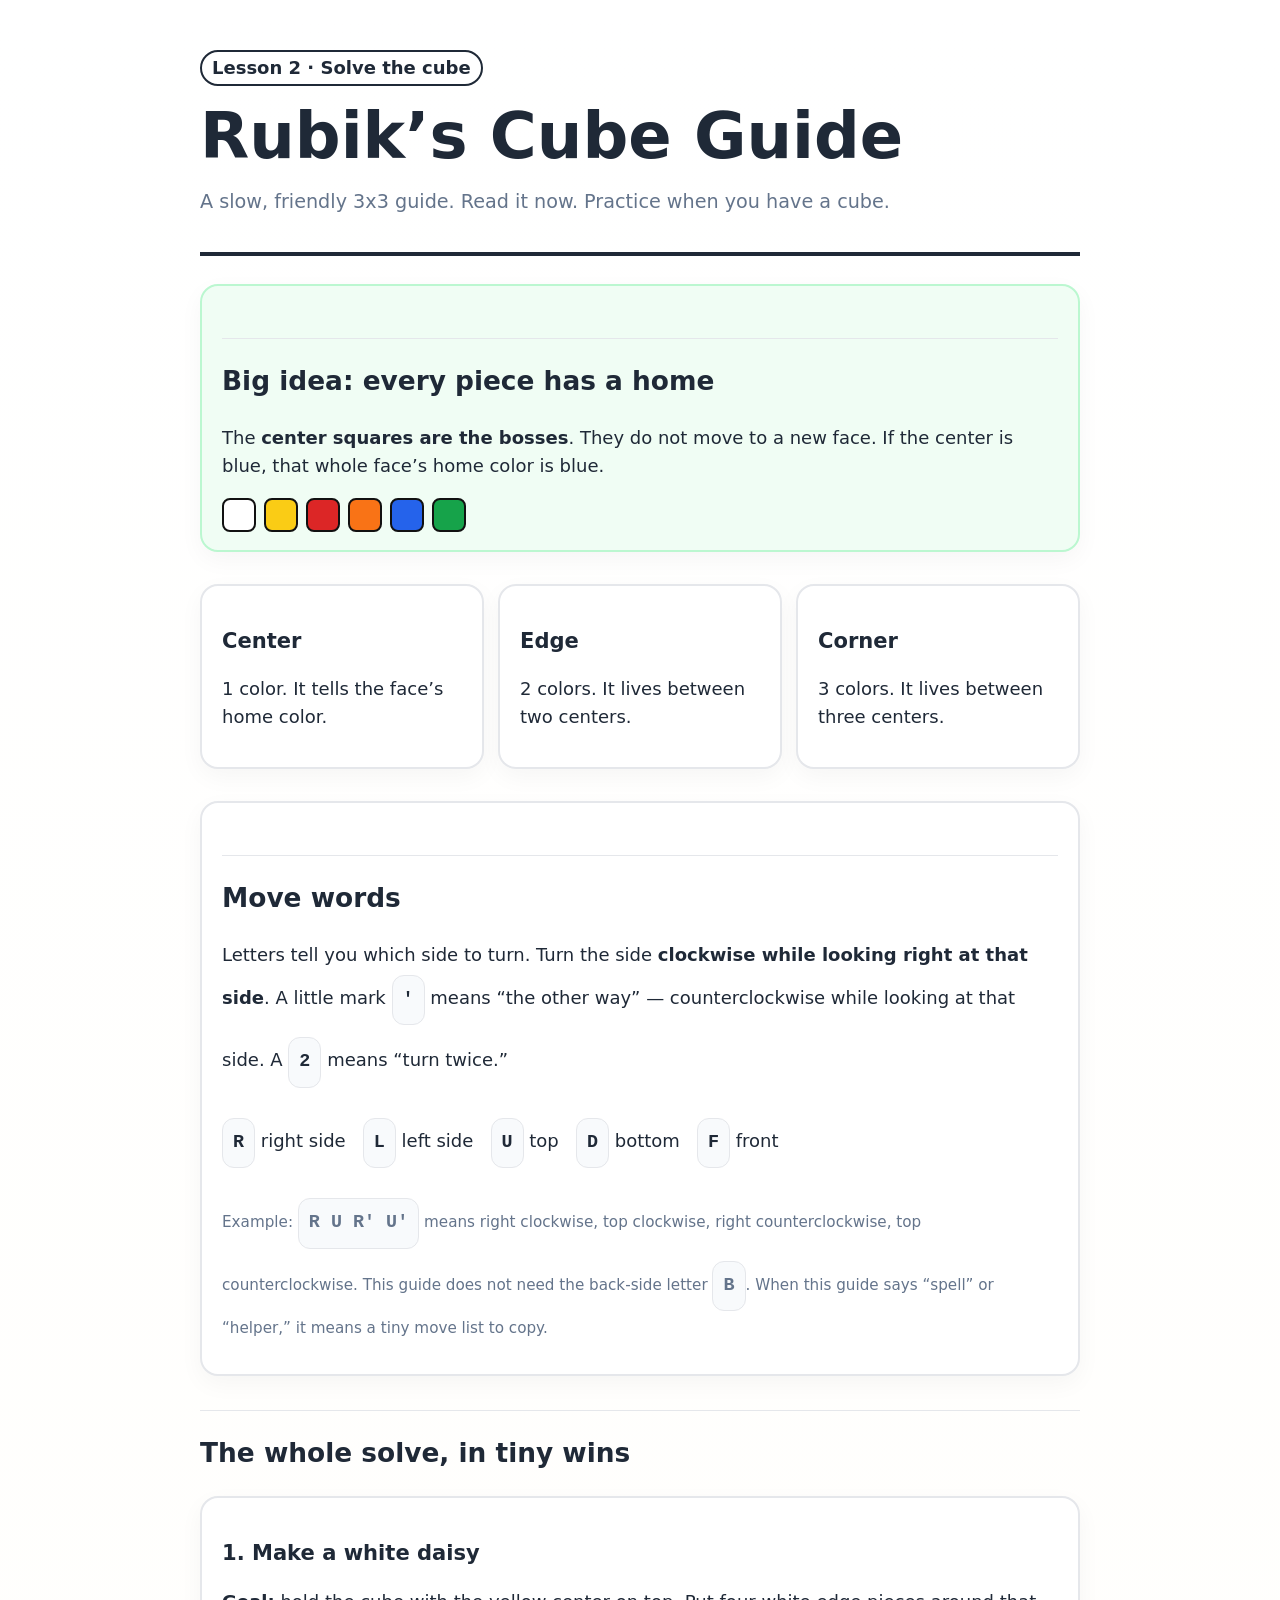
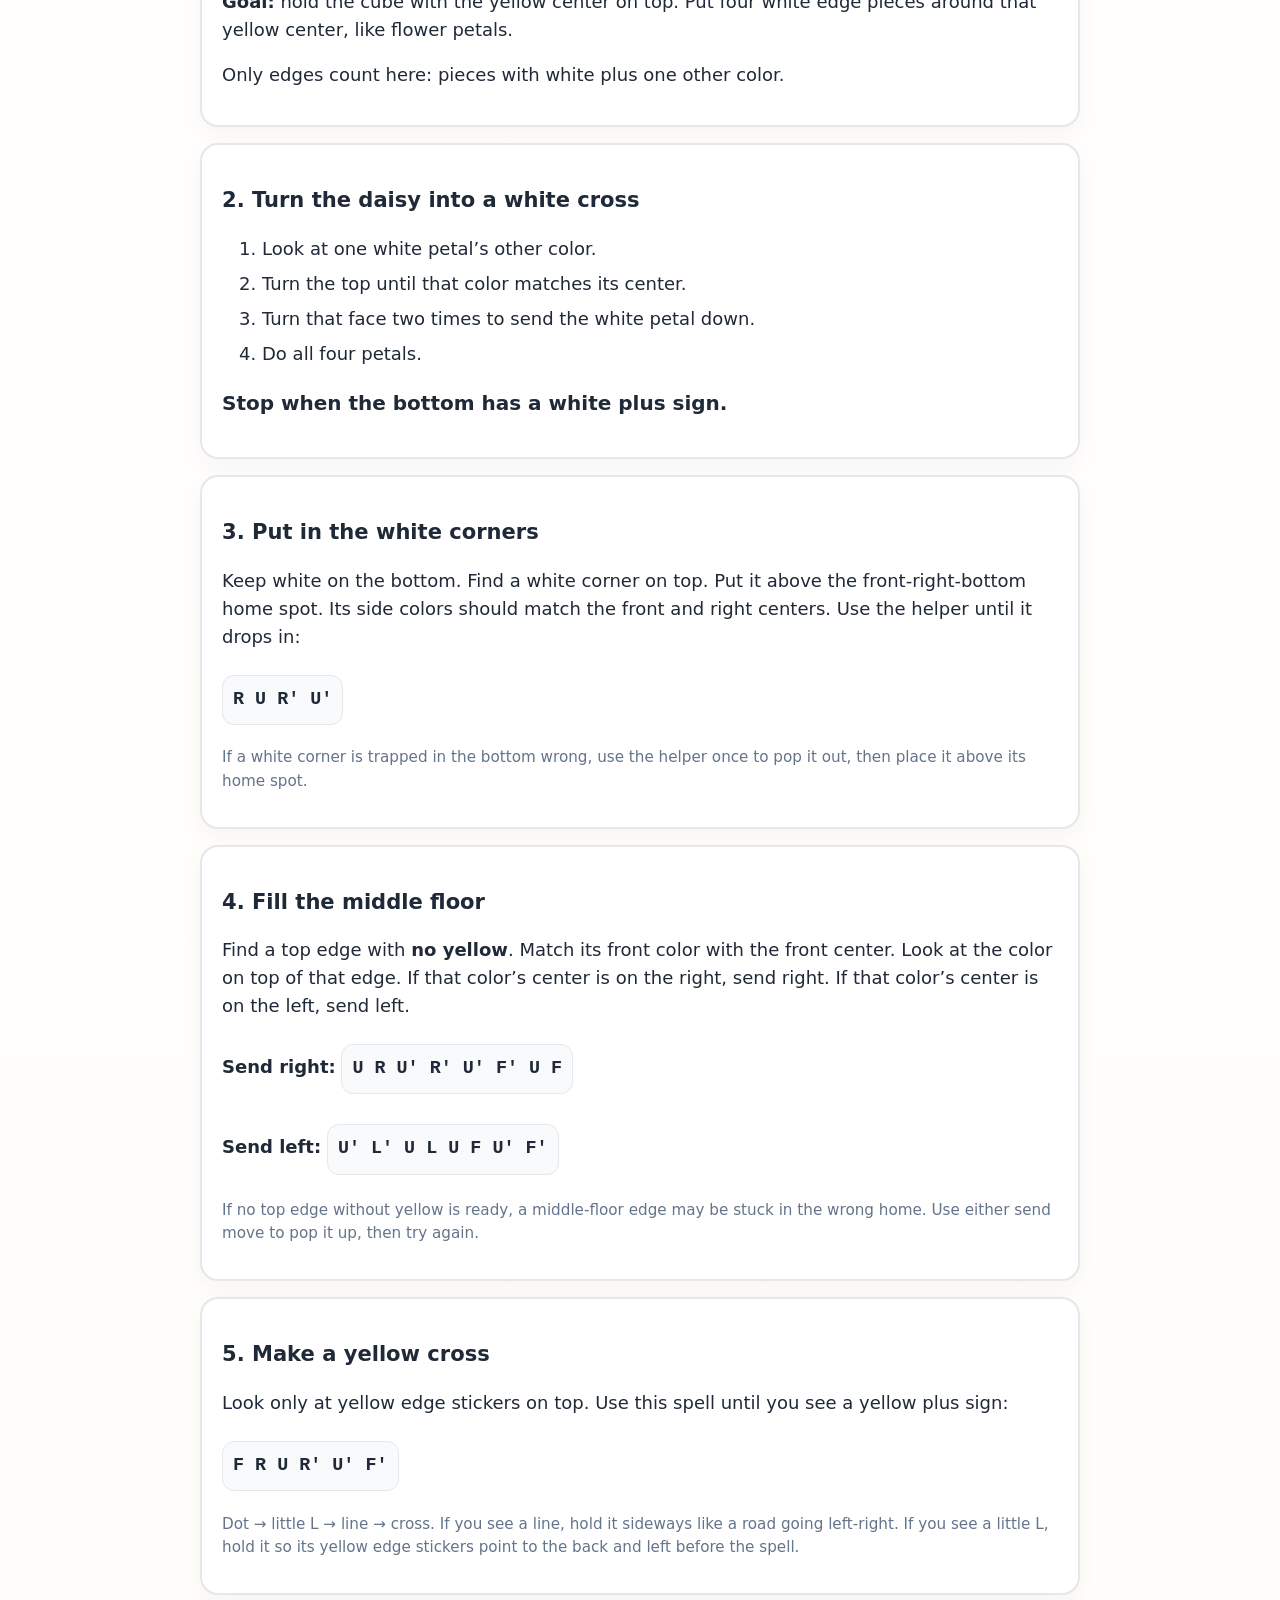
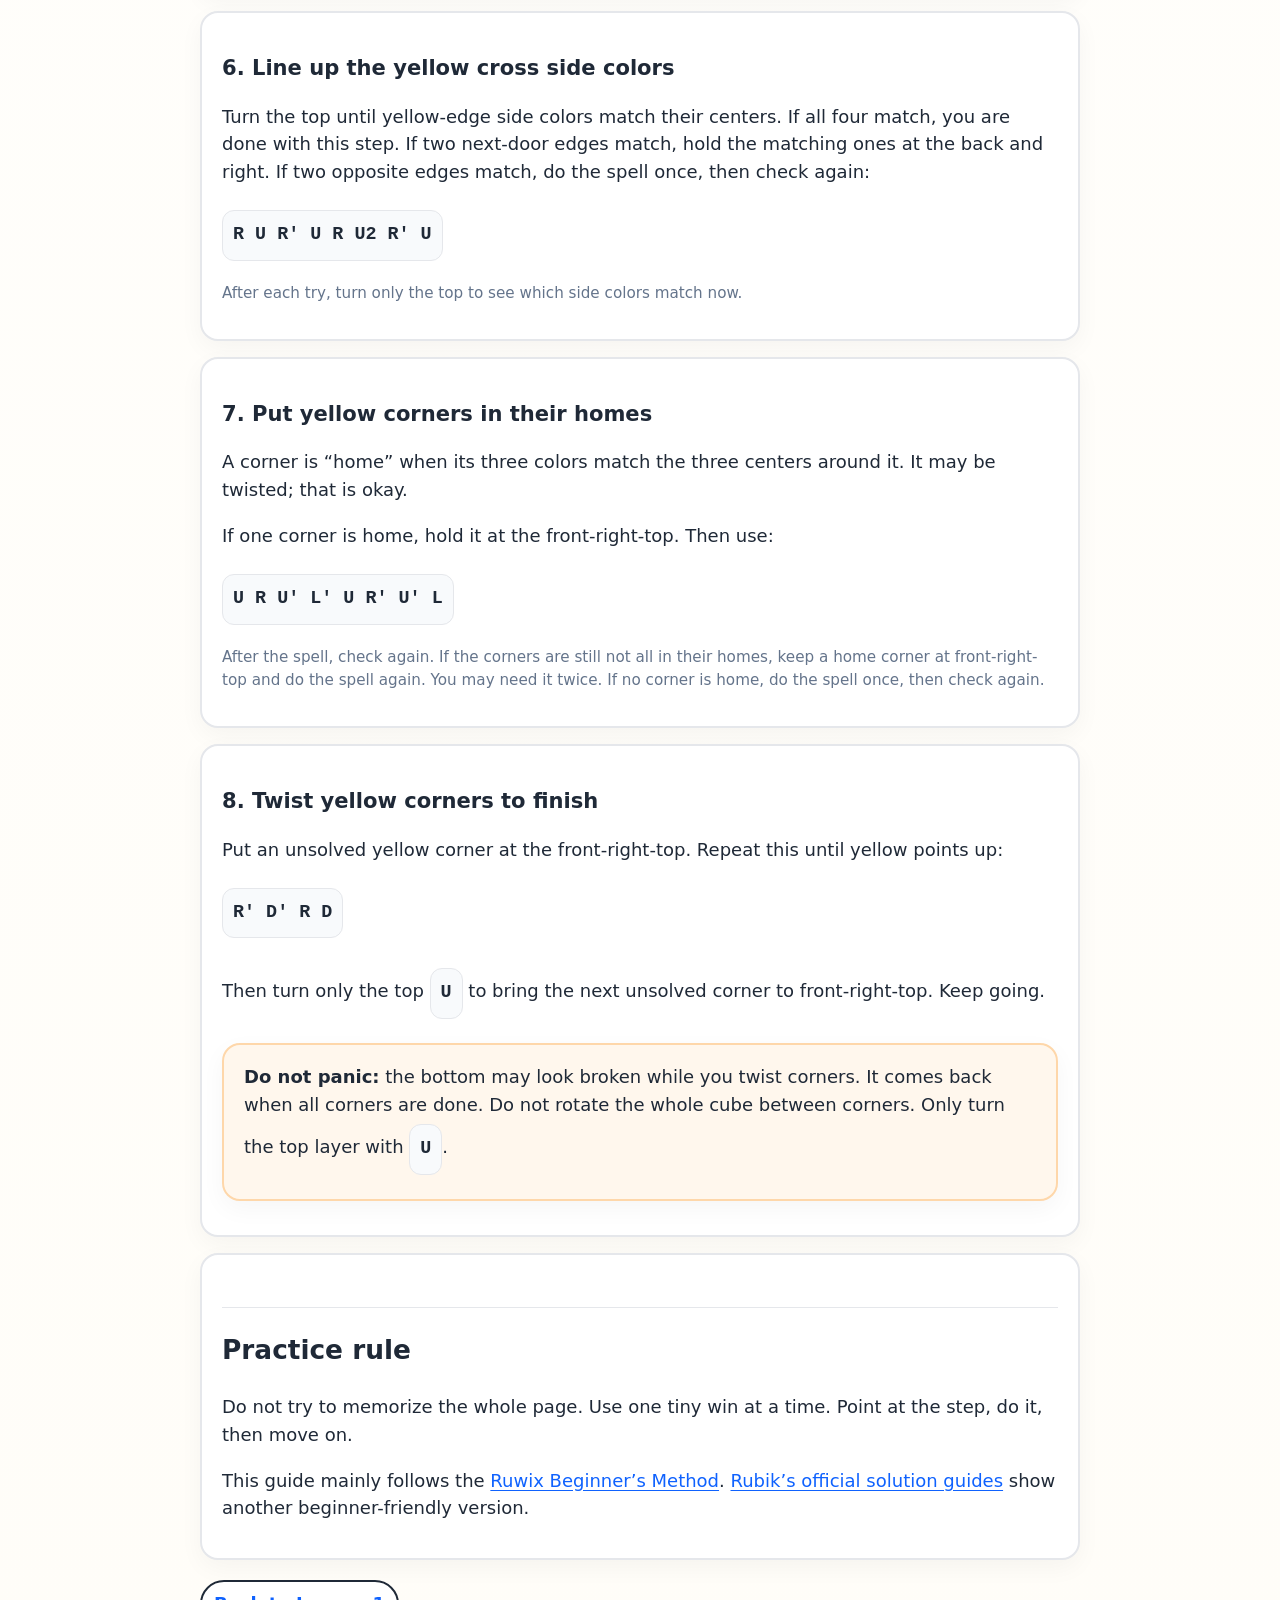
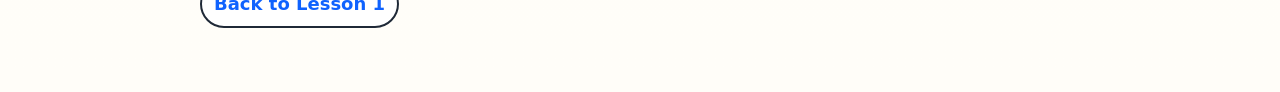
==== index.html @ 89ce6639 "Initial commit" ====
<!doctype html>
<html lang="en">
<head>
  <meta charset="utf-8">
  <meta name="viewport" content="width=device-width, initial-scale=1">
  <title>Kid-Friendly Rubik’s Cube Solve Guide</title>
  <link rel="stylesheet" href="assets/course.css">
</head>
<body>
<main>
<header>
  <p class="badge">Lesson 2 · Solve the cube</p>
  <h1>Rubik’s Cube Guide</h1>
  <p class="subtitle">A slow, friendly 3x3 guide. Read it now. Practice when you have a cube.</p>
</header>

<section class="card win">
  <h2>Big idea: every piece has a home</h2>
  <p>The <b>center squares are the bosses</b>. They do not move to a new face. If the center is blue, that whole face’s home color is blue.</p>
  <div class="colors" aria-label="cube colors"><span class="swatch white"></span><span class="swatch yellow"></span><span class="swatch red"></span><span class="swatch orange"></span><span class="swatch blue"></span><span class="swatch green"></span></div>
</section>

<section class="grid">
  <div class="card"><h3>Center</h3><p>1 color. It tells the face’s home color.</p></div>
  <div class="card"><h3>Edge</h3><p>2 colors. It lives between two centers.</p></div>
  <div class="card"><h3>Corner</h3><p>3 colors. It lives between three centers.</p></div>
</section>

<section class="card">
  <h2>Move words</h2>
  <p>Letters tell you which side to turn. Turn the side <b>clockwise while looking right at that side</b>. A little mark <span class="algo">'</span> means “the other way” — counterclockwise while looking at that side. A <span class="algo">2</span> means “turn twice.”</p>
  <p><span class="algo">R</span> right side &nbsp; <span class="algo">L</span> left side &nbsp; <span class="algo">U</span> top &nbsp; <span class="algo">D</span> bottom &nbsp; <span class="algo">F</span> front</p>
  <p class="small">Example: <span class="algo">R U R' U'</span> means right clockwise, top clockwise, right counterclockwise, top counterclockwise. This guide does not need the back-side letter <span class="algo">B</span>. When this guide says “spell” or “helper,” it means a tiny move list to copy.</p>
</section>

<section>
  <h2>The whole solve, in tiny wins</h2>

  <div class="step">
    <h3>1. Make a white daisy</h3>
    <!--
    <figure class="step-figure">
      <img src="assets/01.webp" alt="Step 1: a white daisy around the yellow center of the cube">
      <figcaption>Step 1 picture: the white daisy.</figcaption>
    </figure>
    -->
    <p><b>Goal:</b> hold the cube with the yellow center on top. Put four white edge pieces around that yellow center, like flower petals.</p>
    <p>Only edges count here: pieces with white plus one other color.</p>
  </div>

  <div class="step">
    <h3>2. Turn the daisy into a white cross</h3>
    <!--
    <figure class="step-figure">
      <img src="assets/02.webp" alt="Step 2: the white cross on the cube">
      <figcaption>Step 2 picture: the white cross.</figcaption>
    </figure>
    -->
    <ol class="checklist">
      <li>Look at one white petal’s other color.</li>
      <li>Turn the top until that color matches its center.</li>
      <li>Turn that face two times to send the white petal down.</li>
      <li>Do all four petals.</li>
    </ol>
    <p class="big">Stop when the bottom has a white plus sign.</p>
  </div>

  <div class="step">
    <h3>3. Put in the white corners</h3>
    <!--
    <figure class="step-figure">
      <img src="assets/03.webp" alt="Step 3: white corners placed to complete the white face">
      <figcaption>Step 3 picture: the white corners.</figcaption>
    </figure>
    -->
    <p>Keep white on the bottom. Find a white corner on top. Put it above the front-right-bottom home spot. Its side colors should match the front and right centers. Use the helper until it drops in:</p>
    <p class="algo">R U R' U'</p>
    <p class="small">If a white corner is trapped in the bottom wrong, use the helper once to pop it out, then place it above its home spot.</p>
  </div>

  <div class="step">
    <h3>4. Fill the middle floor</h3>
    <!--
    <figure class="step-figure">
      <img src="assets/04.webp" alt="Step 4: middle layer edges filled in around the cube">
      <figcaption>Step 4 picture: the middle floor.</figcaption>
    </figure>
    -->
    <p>Find a top edge with <b>no yellow</b>. Match its front color with the front center. Look at the color on top of that edge. If that color’s center is on the right, send right. If that color’s center is on the left, send left.</p>
    <p><b>Send right:</b> <span class="algo">U R U' R' U' F' U F</span></p>
    <p><b>Send left:</b> <span class="algo">U' L' U L U F U' F'</span></p>
    <p class="small">If no top edge without yellow is ready, a middle-floor edge may be stuck in the wrong home. Use either send move to pop it up, then try again.</p>
  </div>

  <div class="step">
    <h3>5. Make a yellow cross</h3>
    <!--
    <figure class="step-figure">
      <img src="assets/05.webp" alt="Step 5: yellow cross on the top of the cube">
      <figcaption>Step 5 picture: the yellow cross.</figcaption>
    </figure>
    -->
    <p>Look only at yellow edge stickers on top. Use this spell until you see a yellow plus sign:</p>
    <p class="algo">F R U R' U' F'</p>
    <p class="small">Dot → little L → line → cross. If you see a line, hold it sideways like a road going left-right. If you see a little L, hold it so its yellow edge stickers point to the back and left before the spell.</p>
  </div>

  <div class="step">
    <h3>6. Line up the yellow cross side colors</h3>
    <!--
    <figure class="step-figure">
      <img src="assets/06.webp" alt="Step 6: yellow cross side colors lined up with their centers">
      <figcaption>Step 6 picture: lined-up yellow cross sides.</figcaption>
    </figure>
    -->
    <p>Turn the top until yellow-edge side colors match their centers. If all four match, you are done with this step. If two next-door edges match, hold the matching ones at the back and right. If two opposite edges match, do the spell once, then check again:</p>
    <p class="algo">R U R' U R U2 R' U</p>
    <p class="small">After each try, turn only the top to see which side colors match now.</p>
  </div>

  <div class="step">
    <h3>7. Put yellow corners in their homes</h3>
    <!--
    <figure class="step-figure">
      <img src="assets/07.webp" alt="Step 7: yellow corners moved into their correct homes">
      <figcaption>Step 7 picture: yellow corners in their homes.</figcaption>
    </figure>
    -->
    <p>A corner is “home” when its three colors match the three centers around it. It may be twisted; that is okay.</p>
    <p>If one corner is home, hold it at the front-right-top. Then use:</p>
    <p class="algo">U R U' L' U R' U' L</p>
    <p class="small">After the spell, check again. If the corners are still not all in their homes, keep a home corner at front-right-top and do the spell again. You may need it twice. If no corner is home, do the spell once, then check again.</p>
  </div>

  <div class="step">
    <h3>8. Twist yellow corners to finish</h3>
    <!--
    <figure class="step-figure">
      <img src="assets/08.webp" alt="Step 8: solved Rubik’s Cube after twisting the final yellow corners">
      <figcaption>Step 8 picture: the finished cube.</figcaption>
    </figure>
    -->
    <p>Put an unsolved yellow corner at the front-right-top. Repeat this until yellow points up:</p>
    <p class="algo">R' D' R D</p>
    <p>Then turn only the top <span class="algo">U</span> to bring the next unsolved corner to front-right-top. Keep going.</p>
    <p class="warn card"><b>Do not panic:</b> the bottom may look broken while you twist corners. It comes back when all corners are done. Do not rotate the whole cube between corners. Only turn the top layer with <span class="algo">U</span>.</p>
  </div>
</section>

<section class="card">
  <h2>Practice rule</h2>
  <p>Do not try to memorize the whole page. Use one tiny win at a time. Point at the step, do it, then move on.</p>
  <p>This guide mainly follows the <a href="https://ruwix.com/the-rubiks-cube/how-to-solve-the-rubiks-cube-beginners-method/">Ruwix Beginner’s Method</a>. <a href="https://www.rubiks.com/solution-guides">Rubik’s official solution guides</a> show another beginner-friendly version.</p>
</section>

<nav class="nav"><a href="lessons/0001-cube-language-and-first-goal.html">Back to Lesson 1</a></nav>
</main>
</body>
</html>
---- assets/course.css ----
:root {
    --ink: #1f2937;
    --muted: #64748b;
    --paper: #fffdf8;
    --card: #ffffff;
    --line: #e5e7eb;
    --blue: #2563eb;
    --yellow: #facc15;
    --green: #16a34a;
    --red: #dc2626;
    --orange: #f97316;
}
* {
    box-sizing: border-box;
}
body {
    margin: 0;
    background: linear-gradient(#ffffff, var(--paper));
    color: var(--ink);
    font-family:
        ui-rounded, "SF Pro Rounded", "Trebuchet MS", system-ui, sans-serif;
    line-height: 1.55;
    font-size: 18px;
}
main {
    max-width: 920px;
    margin: 0 auto;
    padding: 32px 20px 64px;
}
header {
    border-bottom: 4px solid var(--ink);
    margin-bottom: 28px;
    padding-bottom: 16px;
}
h1 {
    font-size: clamp(2rem, 6vw, 4rem);
    line-height: 1;
    margin: 0 0 10px;
}
h2 {
    font-size: 1.65rem;
    margin-top: 34px;
    border-top: 1px solid var(--line);
    padding-top: 22px;
}
h3 {
    margin-bottom: 6px;
}
.subtitle {
    font-size: 1.2rem;
    color: var(--muted);
    max-width: 720px;
}
.small {
    font-size: 0.95rem;
    color: var(--muted);
}
a {
    color: #0f62fe;
    text-underline-offset: 3px;
}
.card,
.step,
.quiz {
    background: var(--card);
    border: 2px solid var(--line);
    border-radius: 18px;
    padding: 18px 20px;
    margin: 16px 0;
    box-shadow: 0 8px 24px #0000000a;
}
.step-figure {
    margin: 14px 0 16px;
}
.step-figure img {
    display: block;
    width: 100%;
    max-width: 520px;
    height: auto;
    border: 2px solid var(--line);
    border-radius: 16px;
    background: white;
}
.step-figure figcaption {
    font-size: 0.9rem;
    color: var(--muted);
    margin-top: 6px;
}
.win {
    border-color: #bbf7d0;
    background: #f0fdf4;
}
.warn {
    border-color: #fed7aa;
    background: #fff7ed;
}
.grid {
    display: grid;
    grid-template-columns: repeat(auto-fit, minmax(230px, 1fr));
    gap: 14px;
}
.badge {
    display: inline-block;
    border: 2px solid var(--ink);
    border-radius: 999px;
    padding: 2px 10px;
    font-weight: 800;
    background: white;
}
.algo {
    font-family: ui-monospace, SFMono-Regular, Menlo, monospace;
    font-size: 1.15rem;
    font-weight: 800;
    background: #f8fafc;
    border: 1px solid var(--line);
    border-radius: 12px;
    padding: 10px;
    display: inline-block;
    margin: 6px 0;
}
.big {
    font-size: 1.25rem;
    font-weight: 800;
}
.checklist li {
    margin: 0.45rem 0;
}
.colors {
    display: flex;
    gap: 8px;
    flex-wrap: wrap;
}
.swatch {
    width: 34px;
    height: 34px;
    border-radius: 8px;
    border: 2px solid #111;
}
.white {
    background: #fff;
}
.muted {
    background:var(--muted);
}
.yellow {
    background: var(--yellow);
}
.red {
    background: var(--red);
}
.orange {
    background: var(--orange);
}
.blue {
    background: var(--blue);
}
.green {
    background: var(--green);
}
.face {
    display: grid;
    grid-template-columns: repeat(3, 28px);
    gap: 4px;
    width: max-content;
    margin: 8px 0;
}
.sq {
    width: 28px;
    height: 28px;
    border: 2px solid #111;
    border-radius: 5px;
}
.quiz button {
    display: block;
    width: 100%;
    text-align: left;
    margin: 8px 0;
    padding: 10px 12px;
    border: 2px solid var(--line);
    border-radius: 12px;
    background: #fff;
    font: inherit;
    cursor: pointer;
}
.quiz button.correct {
    border-color: #22c55e;
    background: #dcfce7;
}
.quiz button.wrong {
    border-color: #ef4444;
    background: #fee2e2;
}
.feedback {
    font-weight: 800;
    margin-top: 8px;
}
.nav {
    display: flex;
    gap: 12px;
    flex-wrap: wrap;
    margin-top: 20px;
}
.nav a {
    border: 2px solid var(--ink);
    border-radius: 999px;
    padding: 8px 12px;
    text-decoration: none;
    background: white;
    font-weight: 800;
}
@media print {
    body {
        background: white;
        font-size: 14px;
    }
    main {
        max-width: none;
        padding: 0;
    }
    .card,
    .step,
    .quiz {
        box-shadow: none;
        break-inside: avoid;
    }
    header {
        break-after: avoid;
    }
    .nav,
    .quiz {
        display: none;
    }
    a {
        color: inherit;
    }
}
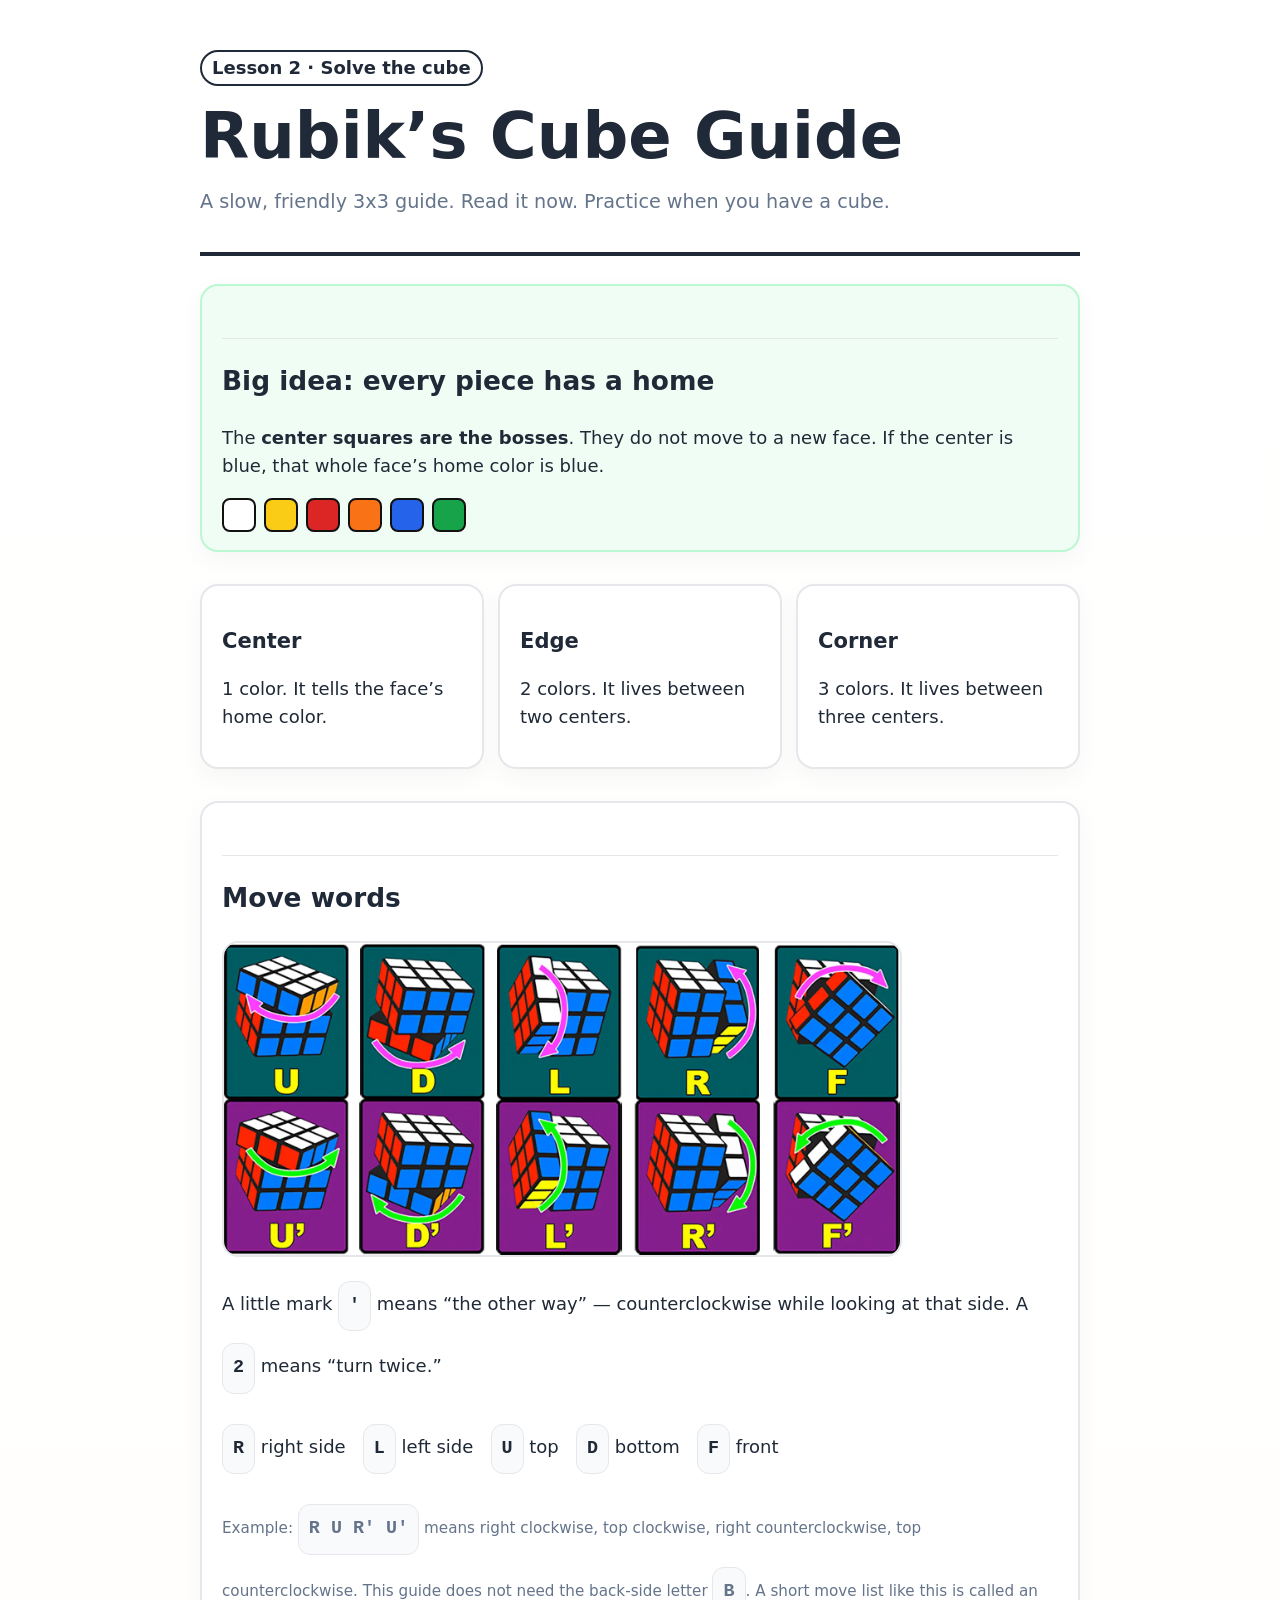
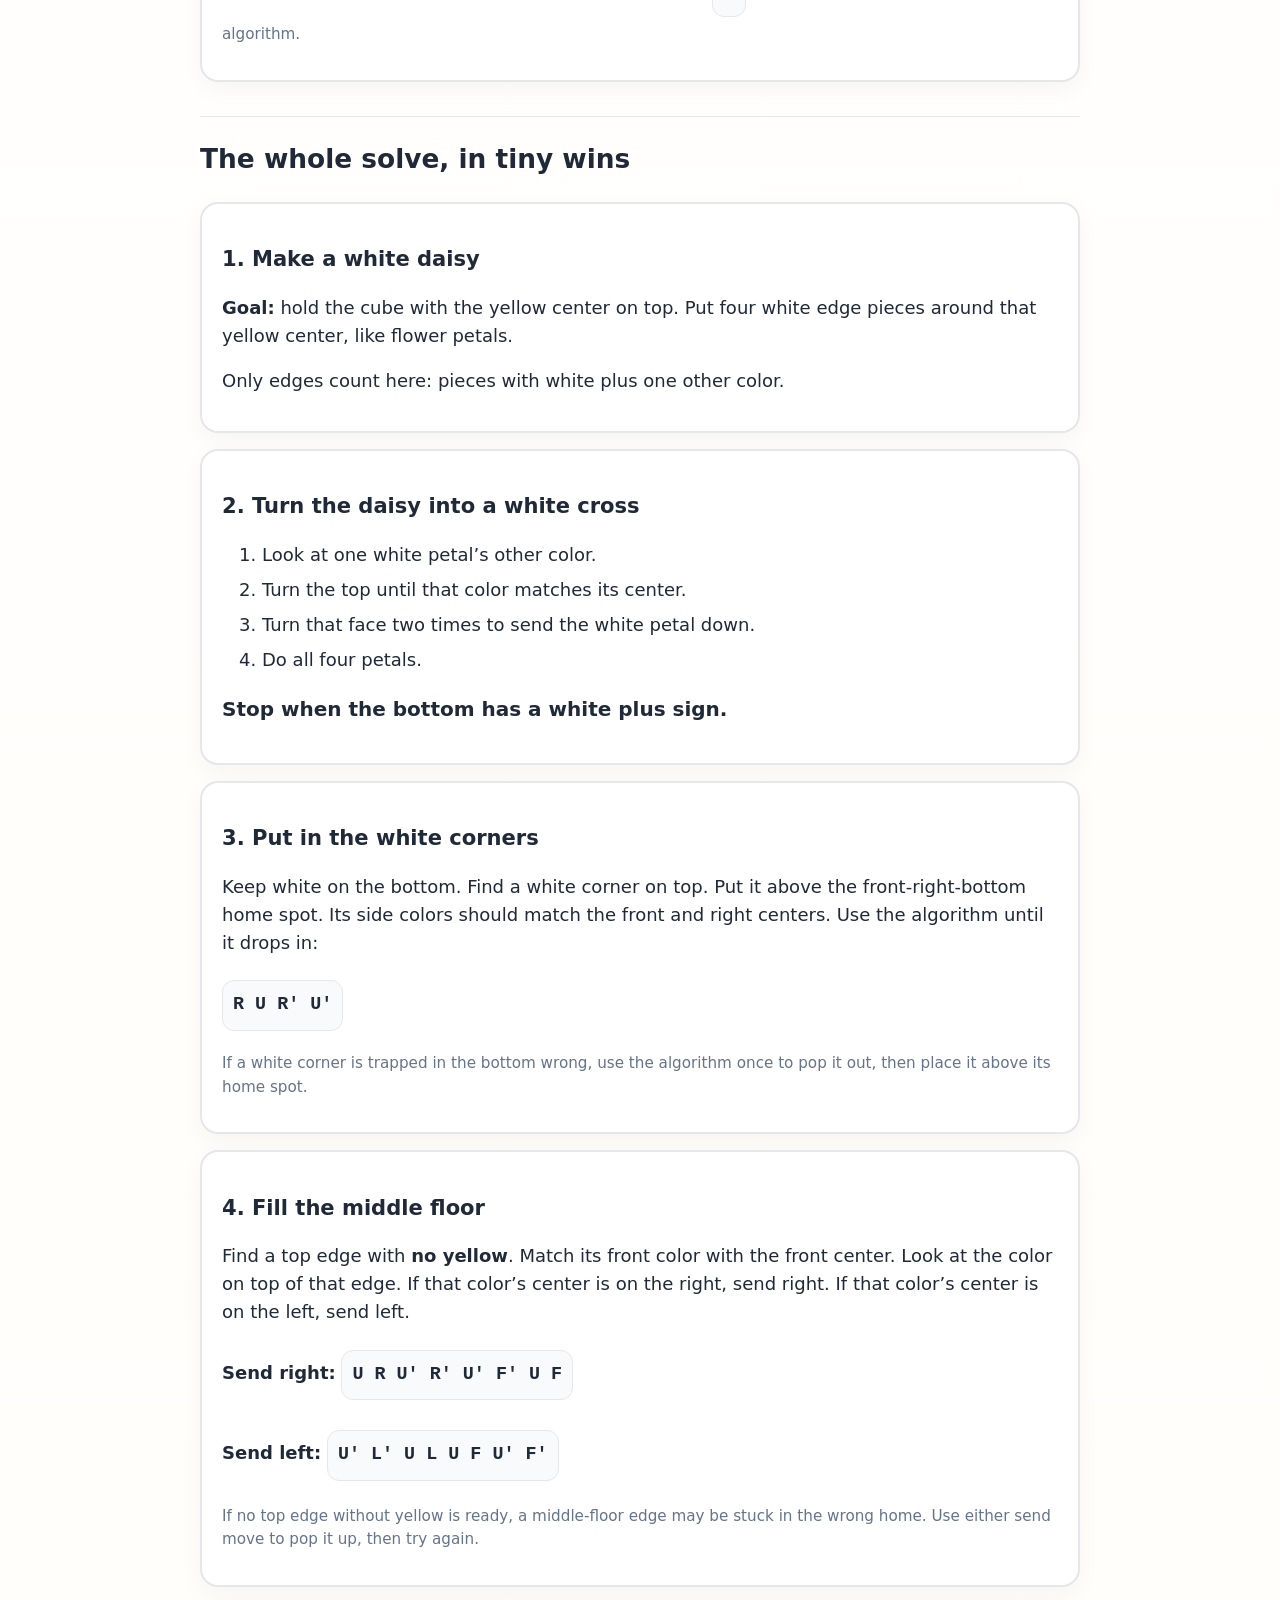
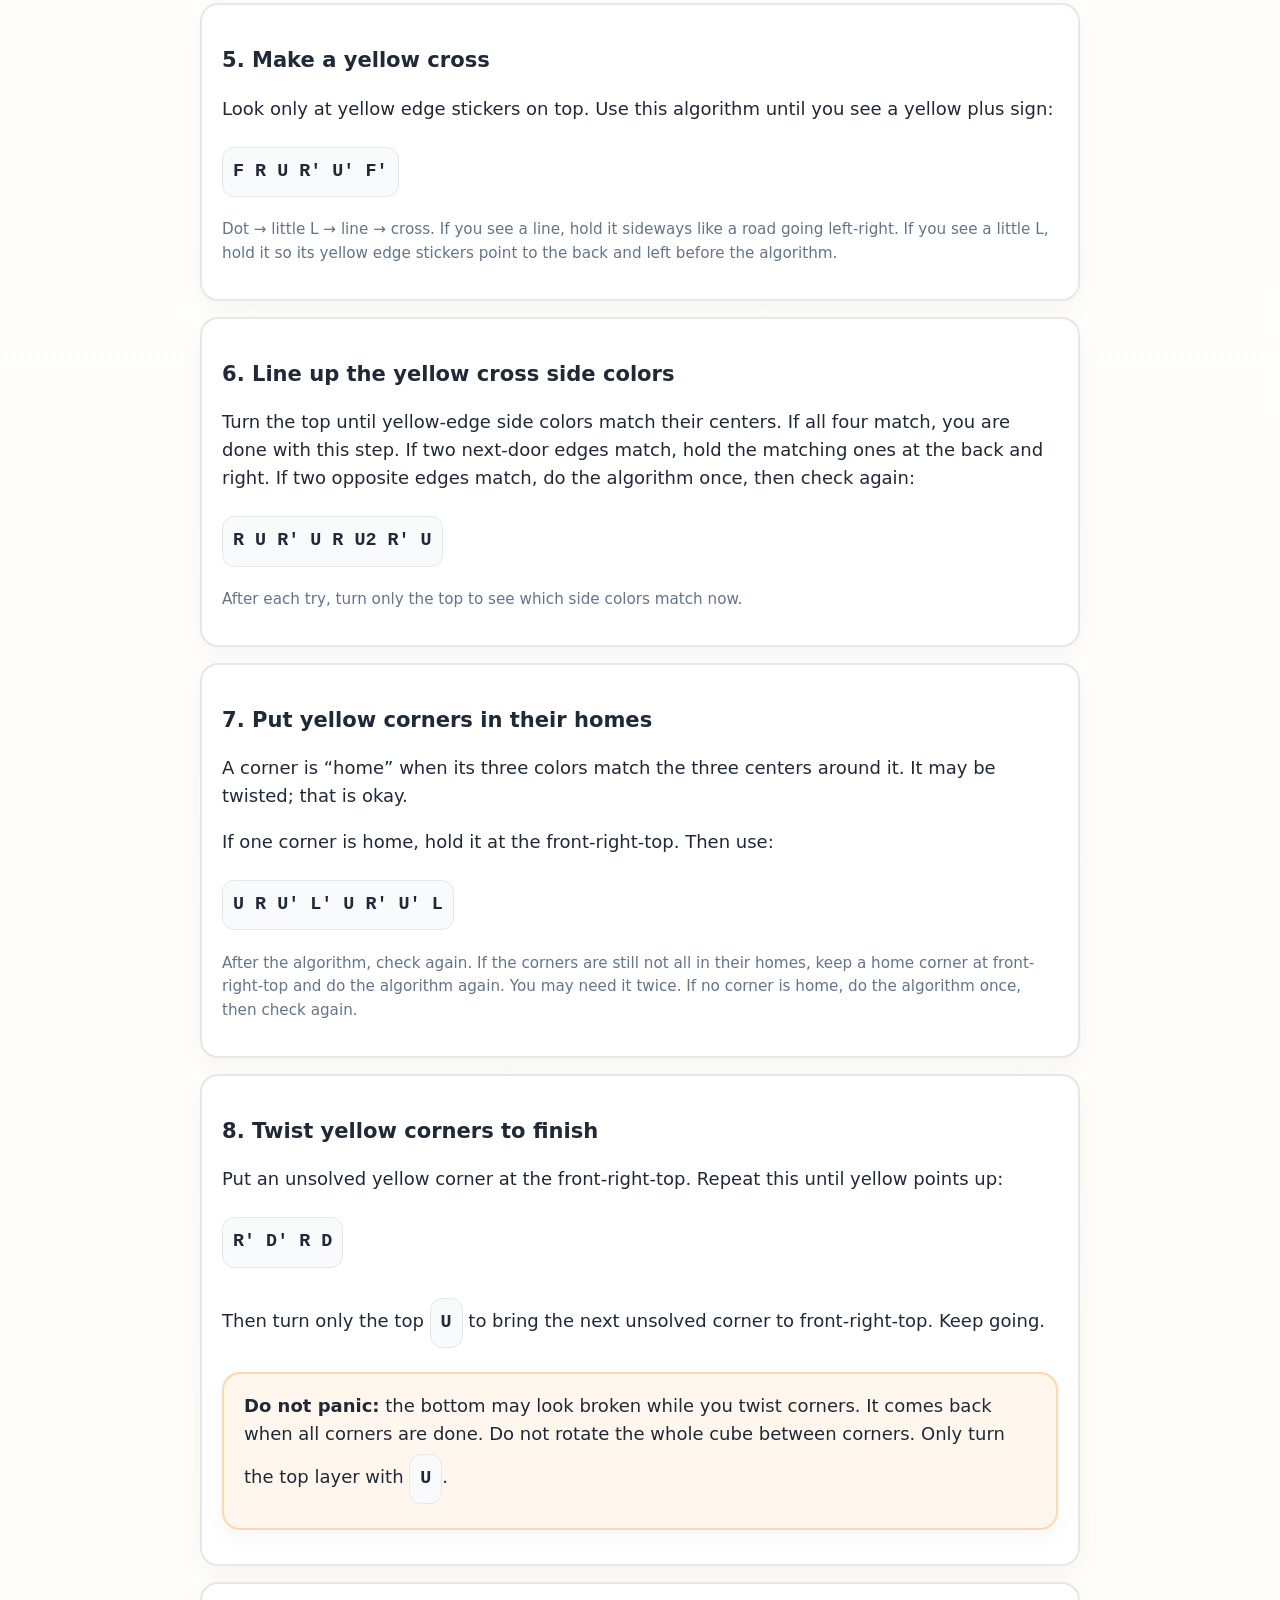
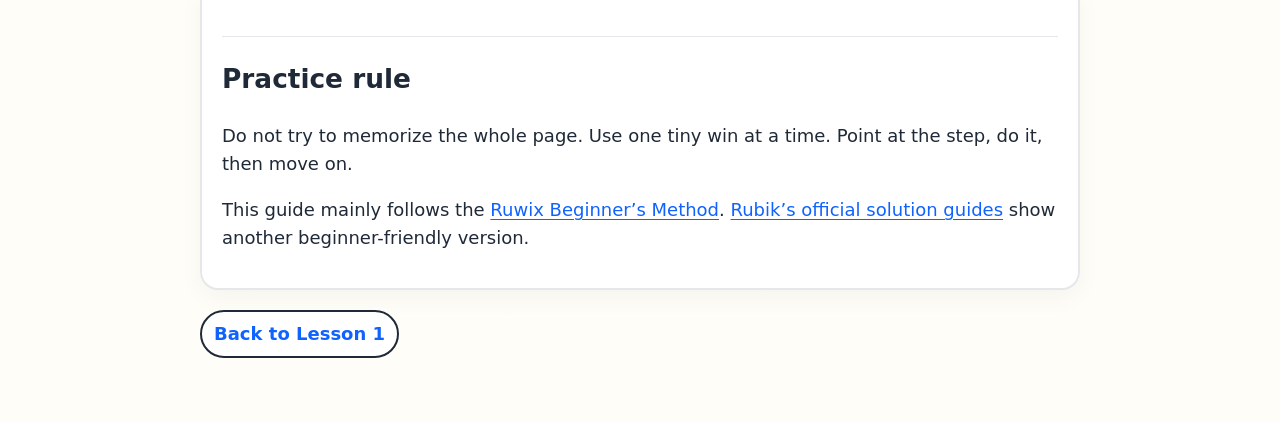
==== commit 5e2ac0b6: "added improvements to the "move" instructions" ====
--- a/index.html
+++ b/index.html
@@ -28,9 +28,12 @@
 
 <section class="card">
   <h2>Move words</h2>
-  <p>Letters tell you which side to turn. Turn the side <b>clockwise while looking right at that side</b>. A little mark <span class="algo">'</span> means “the other way” — counterclockwise while looking at that side. A <span class="algo">2</span> means “turn twice.”</p>
+  <figure class="step-figure moves-figure">
+    <img src="assets/moves-diagram.webp" alt="Diagram showing Rubik’s Cube move letters">
+  </figure>
+  <p>A little mark <span class="algo">'</span> means “the other way” — counterclockwise while looking at that side. A <span class="algo">2</span> means “turn twice.”</p>
   <p><span class="algo">R</span> right side &nbsp; <span class="algo">L</span> left side &nbsp; <span class="algo">U</span> top &nbsp; <span class="algo">D</span> bottom &nbsp; <span class="algo">F</span> front</p>
-  <p class="small">Example: <span class="algo">R U R' U'</span> means right clockwise, top clockwise, right counterclockwise, top counterclockwise. This guide does not need the back-side letter <span class="algo">B</span>. When this guide says “spell” or “helper,” it means a tiny move list to copy.</p>
+  <p class="small">Example: <span class="algo">R U R' U'</span> means right clockwise, top clockwise, right counterclockwise, top counterclockwise. This guide does not need the back-side letter <span class="algo">B</span>. A short move list like this is called an algorithm.</p>
 </section>
 
 <section>
@@ -73,9 +76,9 @@
       <figcaption>Step 3 picture: the white corners.</figcaption>
     </figure>
     -->
-    <p>Keep white on the bottom. Find a white corner on top. Put it above the front-right-bottom home spot. Its side colors should match the front and right centers. Use the helper until it drops in:</p>
+    <p>Keep white on the bottom. Find a white corner on top. Put it above the front-right-bottom home spot. Its side colors should match the front and right centers. Use the algorithm until it drops in:</p>
     <p class="algo">R U R' U'</p>
-    <p class="small">If a white corner is trapped in the bottom wrong, use the helper once to pop it out, then place it above its home spot.</p>
+    <p class="small">If a white corner is trapped in the bottom wrong, use the algorithm once to pop it out, then place it above its home spot.</p>
   </div>
 
   <div class="step">
@@ -100,9 +103,9 @@
       <figcaption>Step 5 picture: the yellow cross.</figcaption>
     </figure>
     -->
-    <p>Look only at yellow edge stickers on top. Use this spell until you see a yellow plus sign:</p>
+    <p>Look only at yellow edge stickers on top. Use this algorithm until you see a yellow plus sign:</p>
     <p class="algo">F R U R' U' F'</p>
-    <p class="small">Dot → little L → line → cross. If you see a line, hold it sideways like a road going left-right. If you see a little L, hold it so its yellow edge stickers point to the back and left before the spell.</p>
+    <p class="small">Dot → little L → line → cross. If you see a line, hold it sideways like a road going left-right. If you see a little L, hold it so its yellow edge stickers point to the back and left before the algorithm.</p>
   </div>
 
   <div class="step">
@@ -113,7 +116,7 @@
       <figcaption>Step 6 picture: lined-up yellow cross sides.</figcaption>
     </figure>
     -->
-    <p>Turn the top until yellow-edge side colors match their centers. If all four match, you are done with this step. If two next-door edges match, hold the matching ones at the back and right. If two opposite edges match, do the spell once, then check again:</p>
+    <p>Turn the top until yellow-edge side colors match their centers. If all four match, you are done with this step. If two next-door edges match, hold the matching ones at the back and right. If two opposite edges match, do the algorithm once, then check again:</p>
     <p class="algo">R U R' U R U2 R' U</p>
     <p class="small">After each try, turn only the top to see which side colors match now.</p>
   </div>
@@ -129,7 +132,7 @@
     <p>A corner is “home” when its three colors match the three centers around it. It may be twisted; that is okay.</p>
     <p>If one corner is home, hold it at the front-right-top. Then use:</p>
     <p class="algo">U R U' L' U R' U' L</p>
-    <p class="small">After the spell, check again. If the corners are still not all in their homes, keep a home corner at front-right-top and do the spell again. You may need it twice. If no corner is home, do the spell once, then check again.</p>
+    <p class="small">After the algorithm, check again. If the corners are still not all in their homes, keep a home corner at front-right-top and do the algorithm again. You may need it twice. If no corner is home, do the algorithm once, then check again.</p>
   </div>
 
   <div class="step">
@@ -155,5 +158,47 @@
 
 <nav class="nav"><a href="lessons/0001-cube-language-and-first-goal.html">Back to Lesson 1</a></nav>
 </main>
+<script>
+  (() => {
+    const figure = document.querySelector('.moves-figure');
+    const image = figure?.querySelector('img');
+    if (!figure || !image) return;
+
+    let startTop = 0;
+    let stuck = false;
+
+    const measure = () => {
+      const rect = image.getBoundingClientRect();
+      startTop = rect.top + window.scrollY;
+      figure.style.setProperty('--moves-left', `${rect.left}px`);
+      figure.style.setProperty('--moves-width', `${rect.width}px`);
+      figure.style.setProperty('--moves-height', `${rect.height}px`);
+    };
+
+    const update = () => {
+      if (!stuck) measure();
+
+      if (window.scrollY >= startTop && !stuck) {
+        stuck = true;
+        figure.classList.add('is-fixed');
+      } else if (window.scrollY < startTop && stuck) {
+        stuck = false;
+        figure.classList.remove('is-fixed');
+        measure();
+      }
+    };
+
+    window.addEventListener('scroll', update, { passive: true });
+    window.addEventListener('resize', () => {
+      stuck = false;
+      figure.classList.remove('is-fixed');
+      measure();
+      update();
+    });
+    image.addEventListener('load', measure);
+    measure();
+    update();
+  })();
+</script>
 </body>
 </html>
--- a/assets/course.css
+++ b/assets/course.css
@@ -75,11 +75,22 @@
 .step-figure img {
     display: block;
     width: 100%;
-    max-width: 520px;
+    max-width: 680px;
     height: auto;
     border: 2px solid var(--line);
     border-radius: 16px;
     background: white;
+}
+.moves-figure.is-fixed {
+    height: var(--moves-height);
+}
+.moves-figure.is-fixed img {
+    position: fixed;
+    top: 0;
+    left: var(--moves-left);
+    z-index: 10;
+    width: var(--moves-width);
+    max-width: none;
 }
 .step-figure figcaption {
     font-size: 0.9rem;
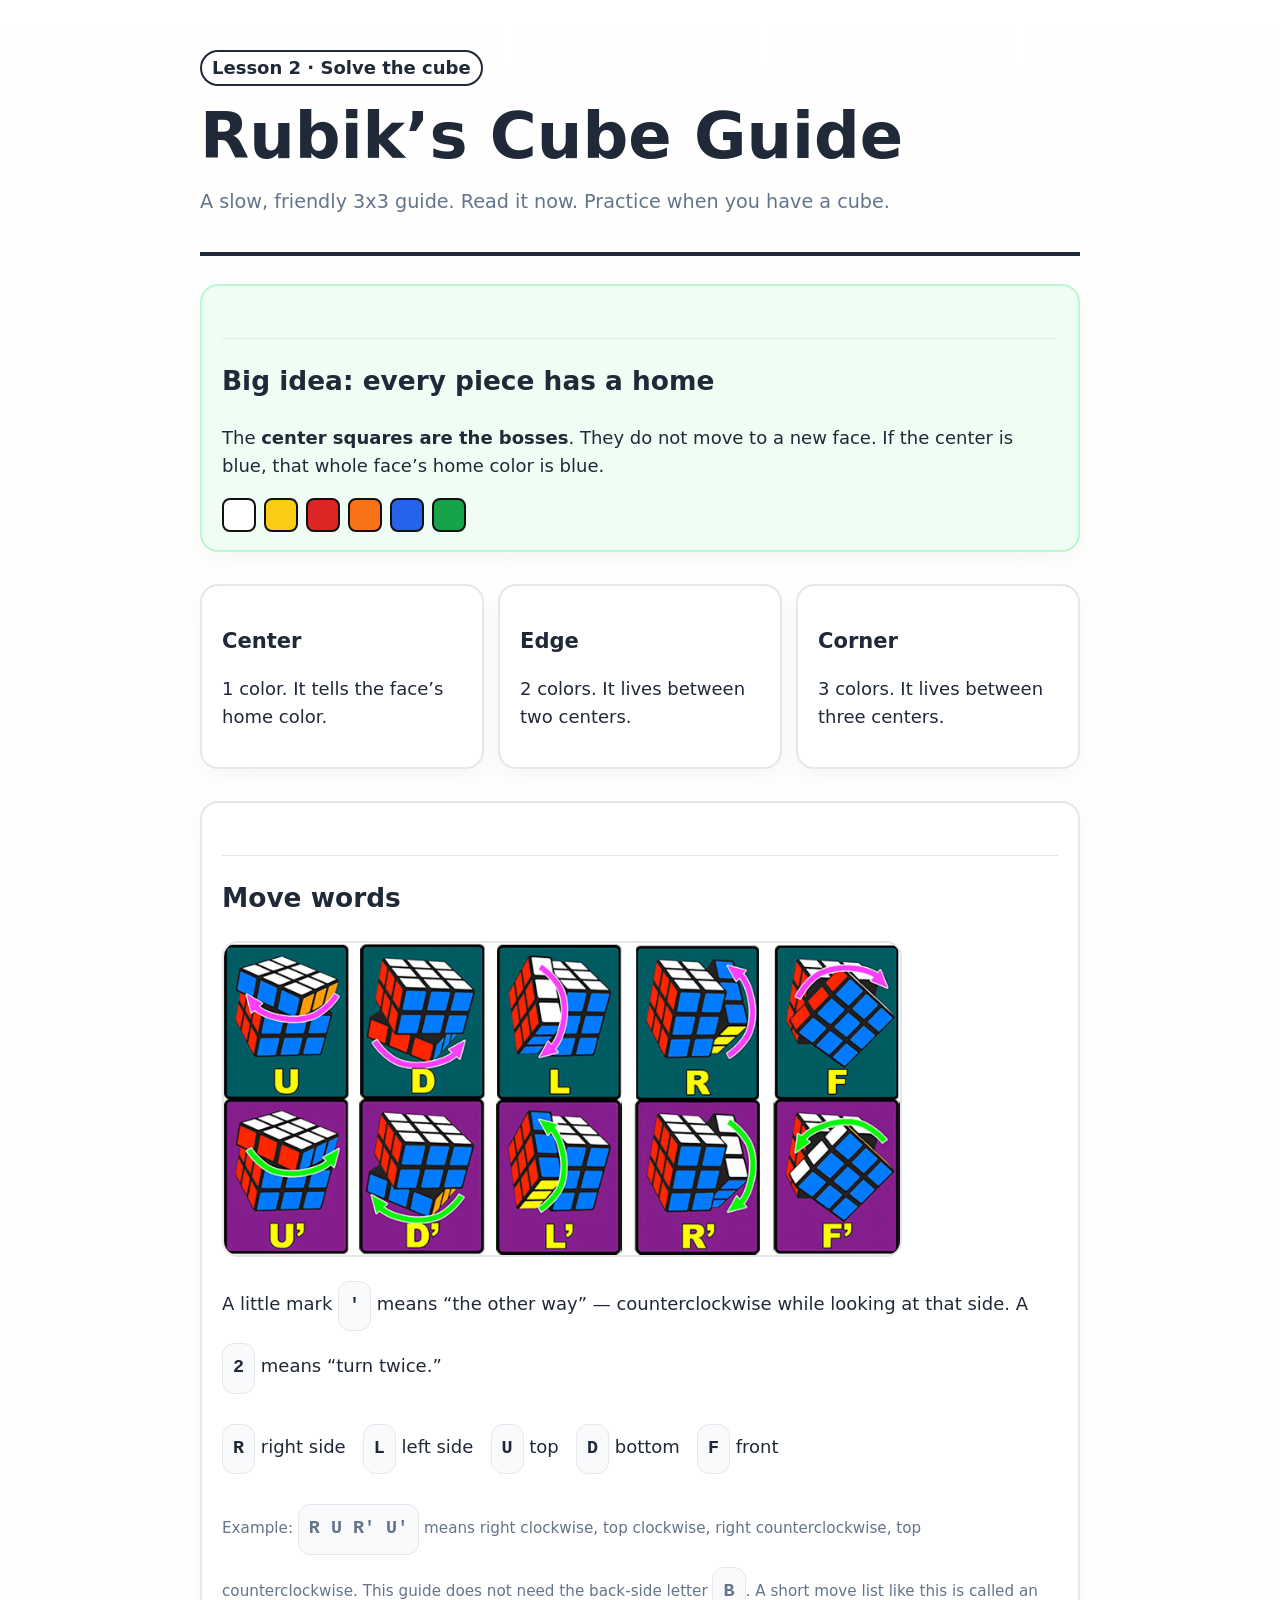
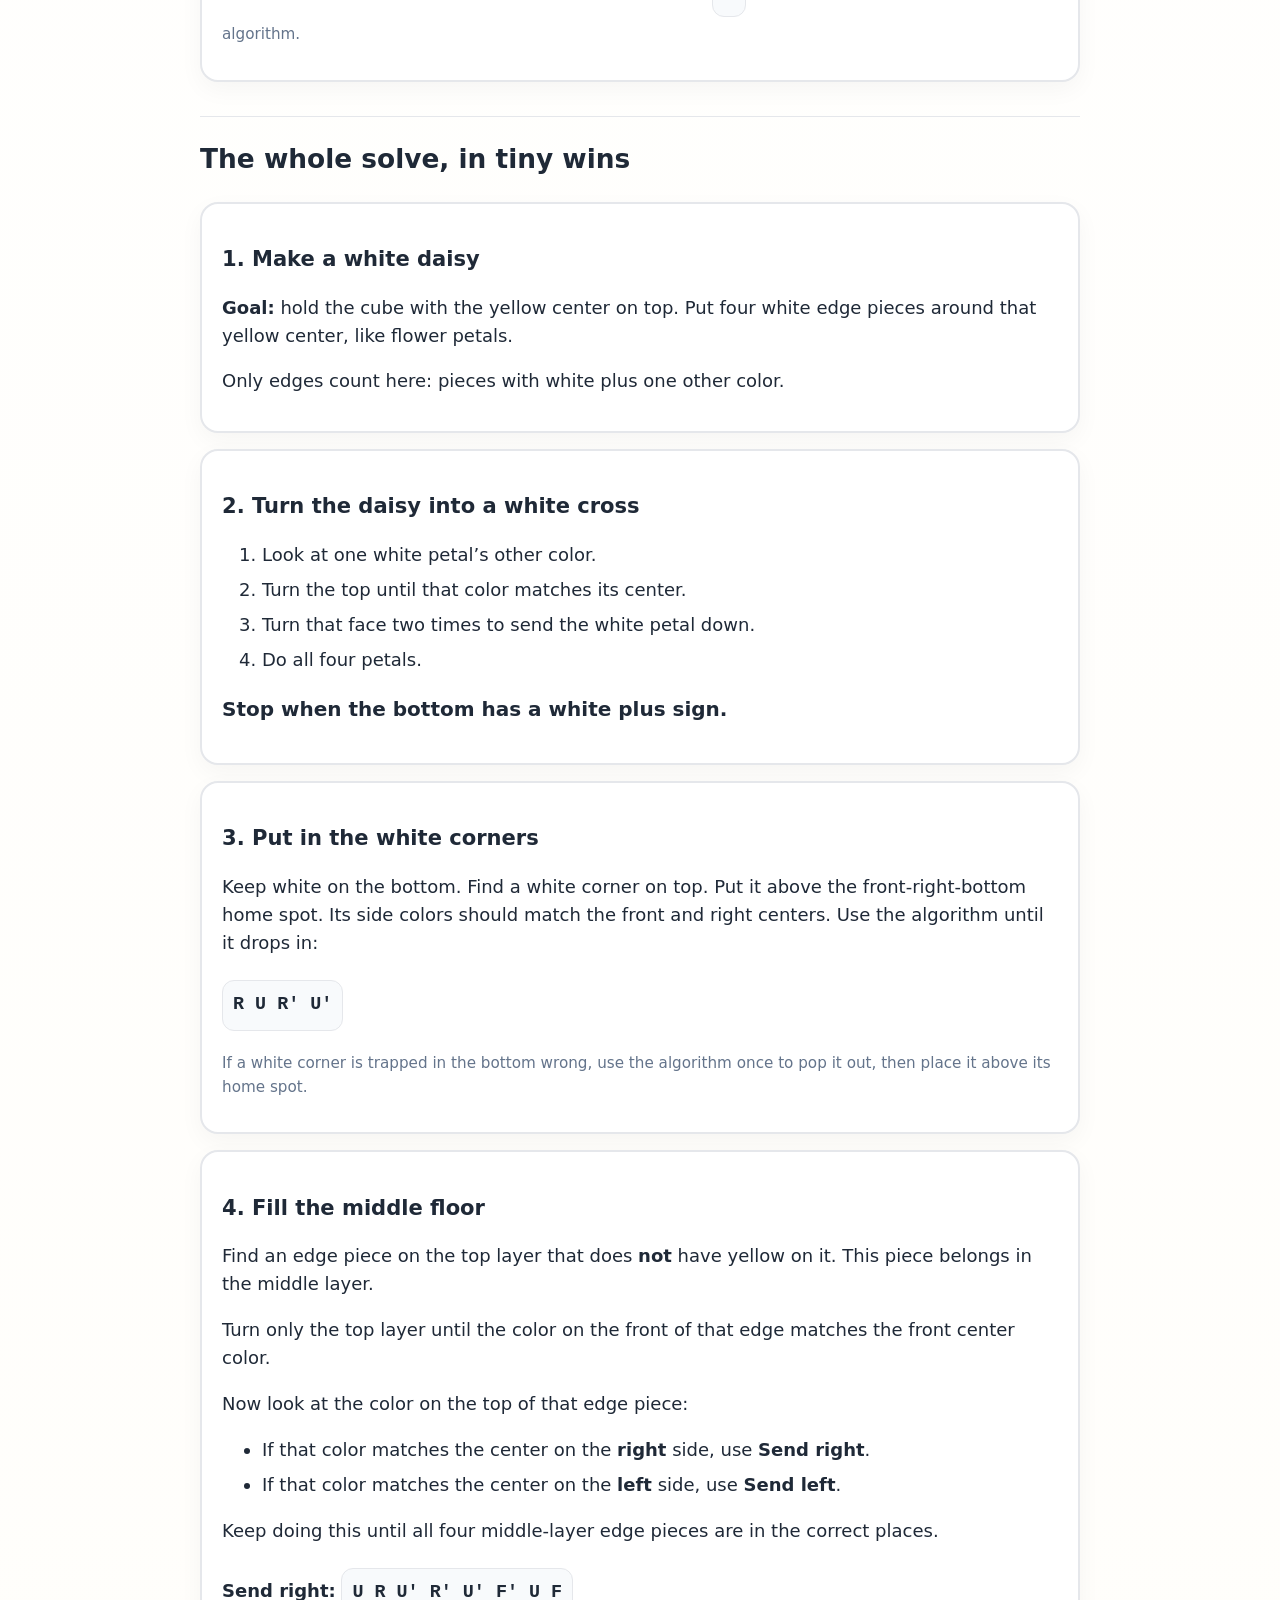
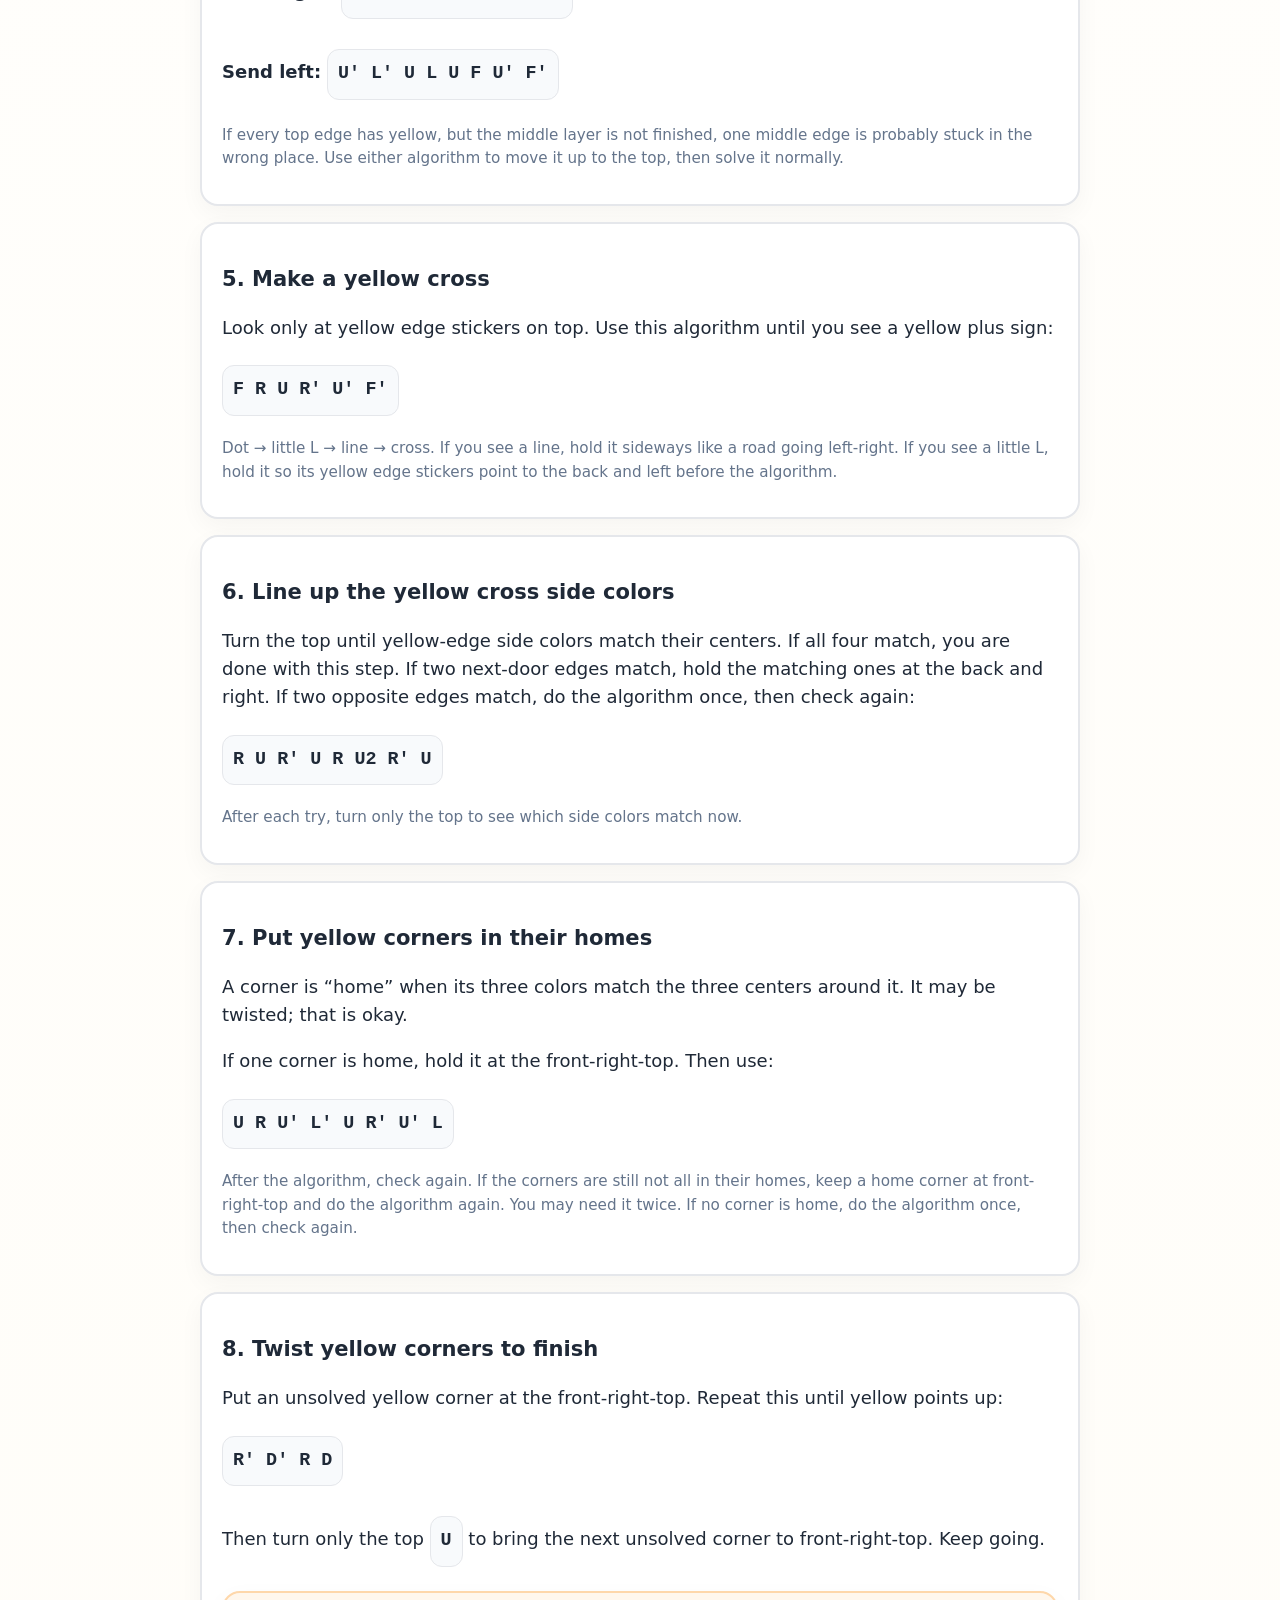
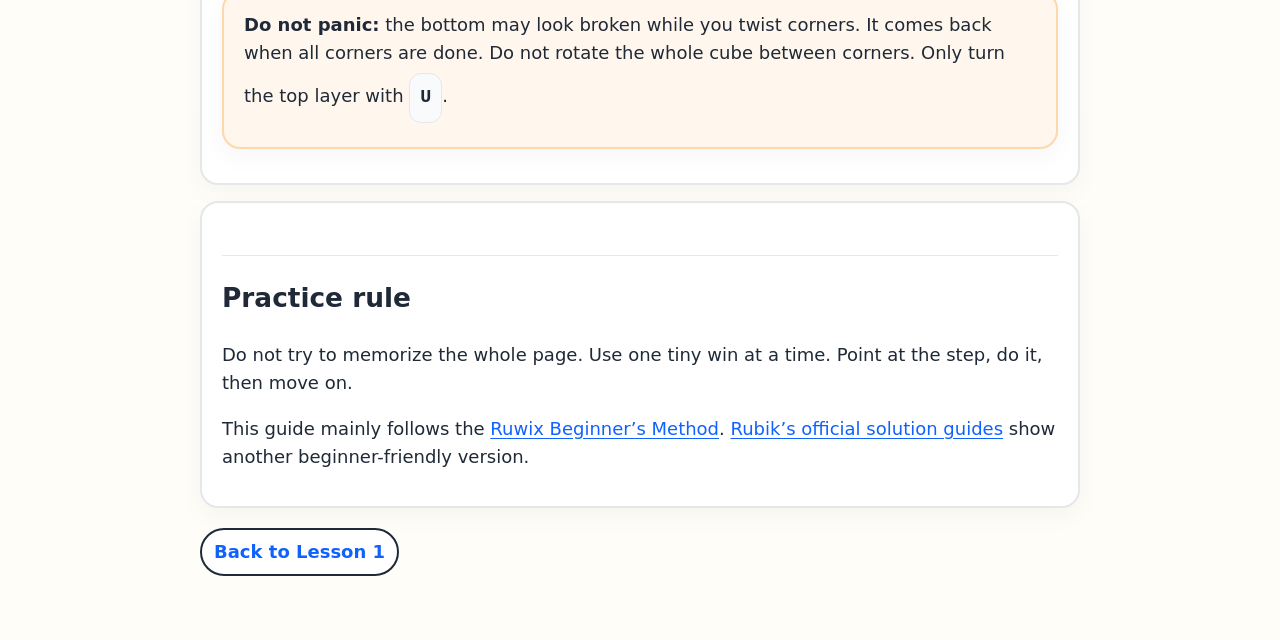
==== commit b2381fb7: "Revised language for instruction #4" ====
--- a/index.html
+++ b/index.html
@@ -89,10 +89,17 @@
       <figcaption>Step 4 picture: the middle floor.</figcaption>
     </figure>
     -->
-    <p>Find a top edge with <b>no yellow</b>. Match its front color with the front center. Look at the color on top of that edge. If that color’s center is on the right, send right. If that color’s center is on the left, send left.</p>
+    <p>Find an edge piece on the top layer that does <b>not</b> have yellow on it. This piece belongs in the middle layer.</p>
+    <p>Turn only the top layer until the color on the front of that edge matches the front center color.</p>
+    <p>Now look at the color on the top of that edge piece:</p>
+    <ul class="checklist">
+      <li>If that color matches the center on the <b>right</b> side, use <b>Send right</b>.</li>
+      <li>If that color matches the center on the <b>left</b> side, use <b>Send left</b>.</li>
+    </ul>
+    <p>Keep doing this until all four middle-layer edge pieces are in the correct places.</p>
     <p><b>Send right:</b> <span class="algo">U R U' R' U' F' U F</span></p>
     <p><b>Send left:</b> <span class="algo">U' L' U L U F U' F'</span></p>
-    <p class="small">If no top edge without yellow is ready, a middle-floor edge may be stuck in the wrong home. Use either send move to pop it up, then try again.</p>
+    <p class="small">If every top edge has yellow, but the middle layer is not finished, one middle edge is probably stuck in the wrong place. Use either algorithm to move it up to the top, then solve it normally.</p>
   </div>
 
   <div class="step">
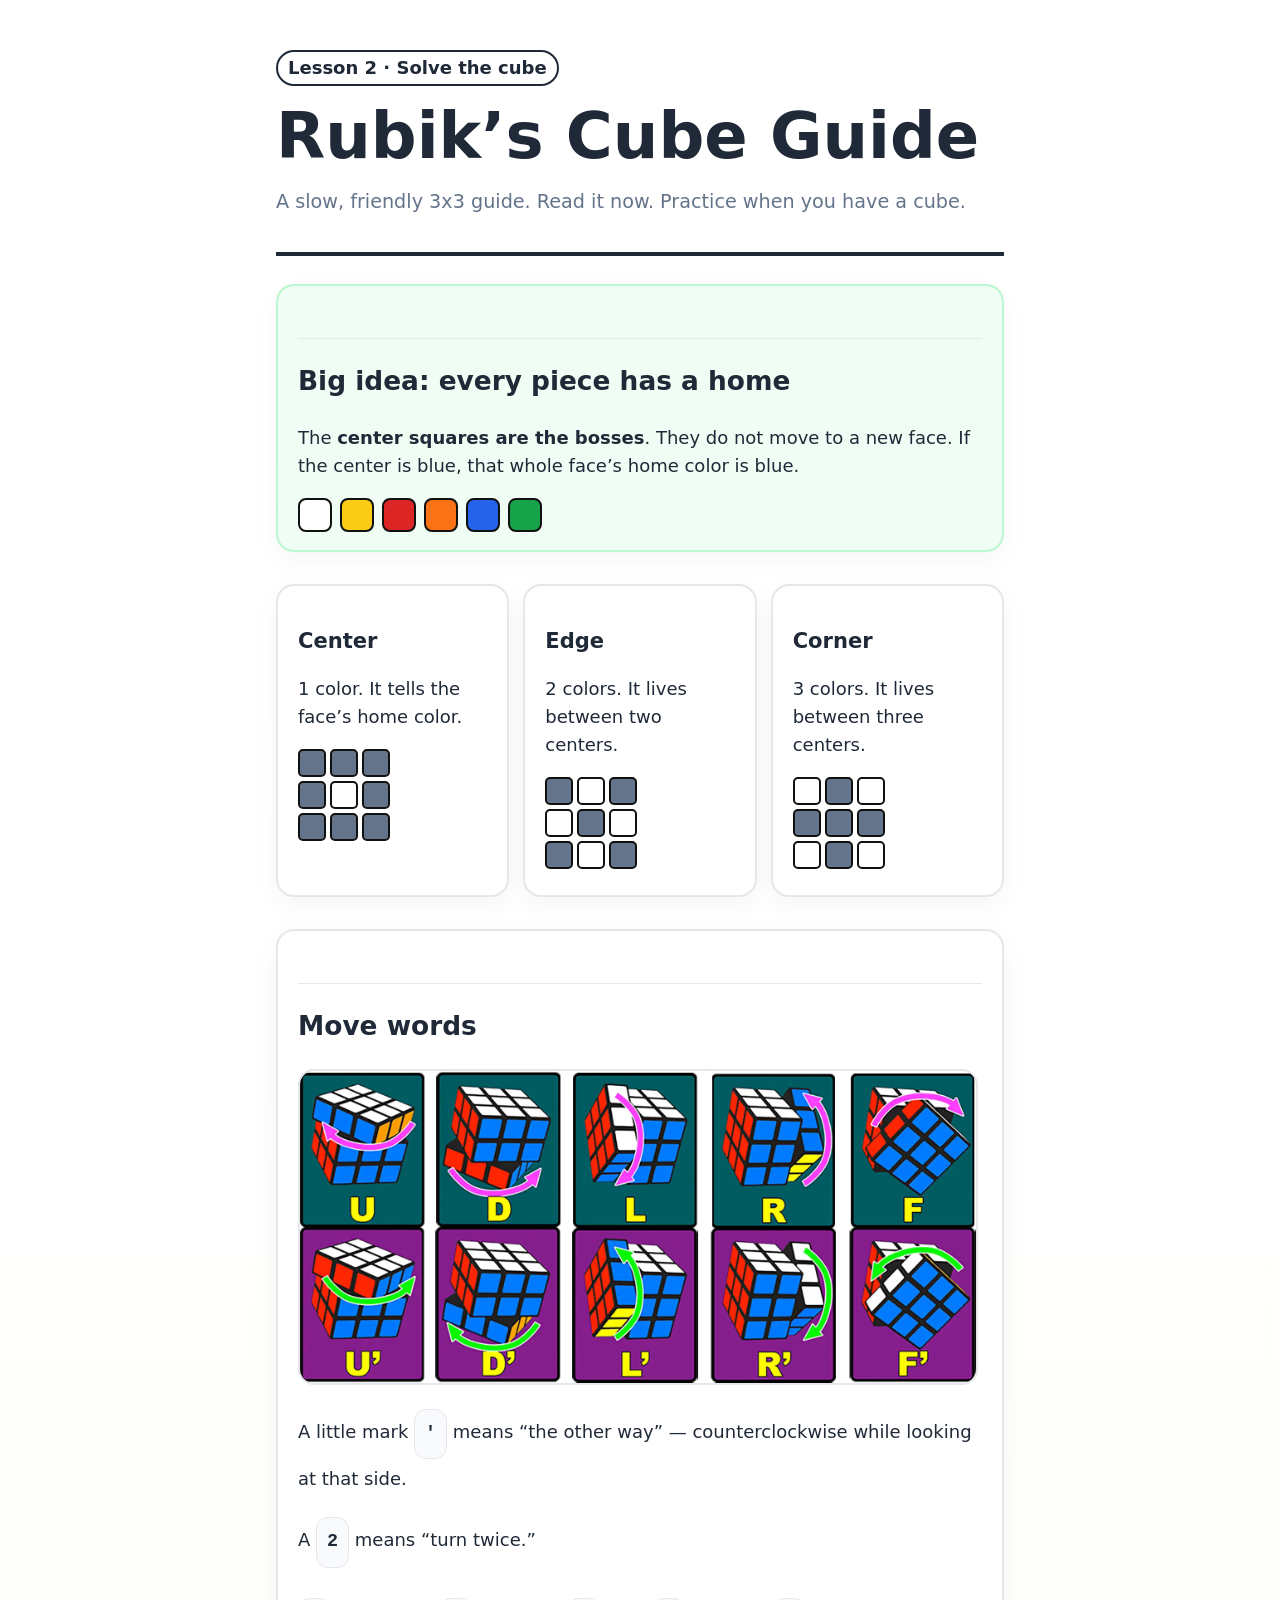
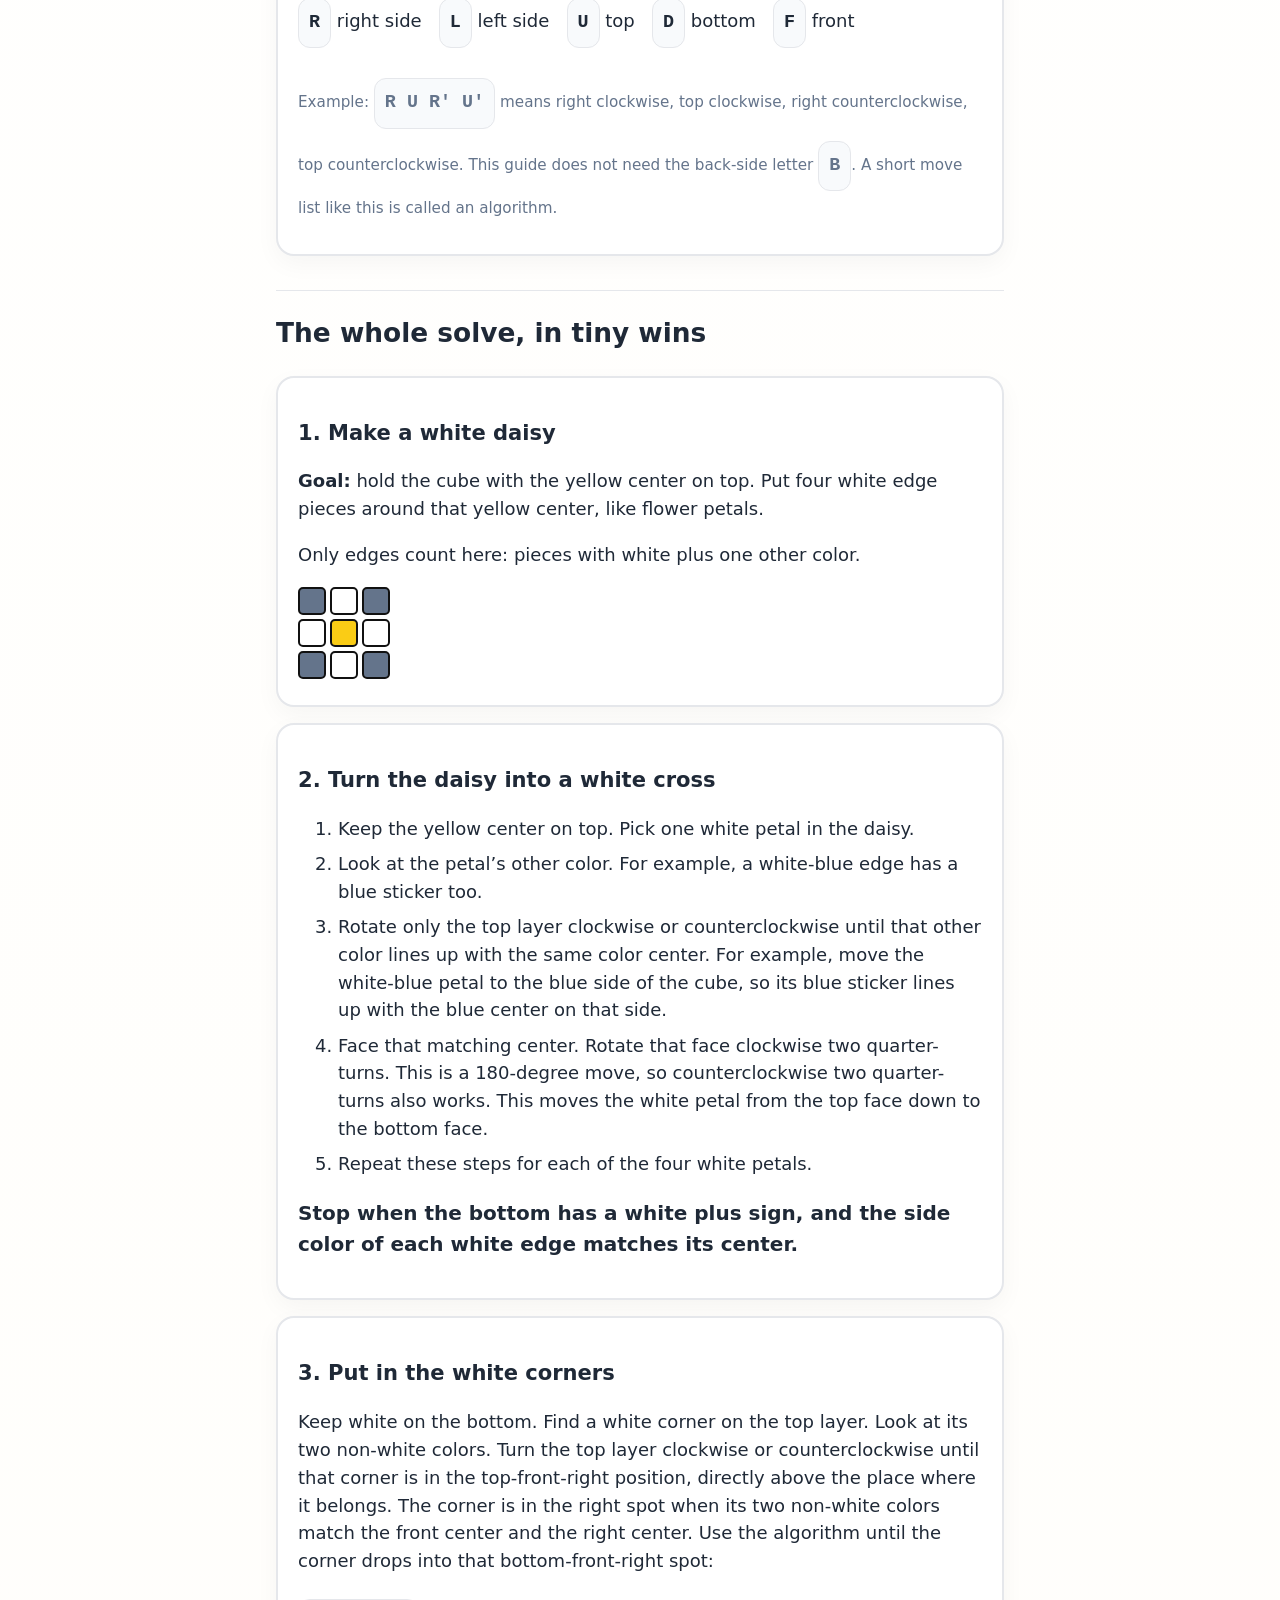
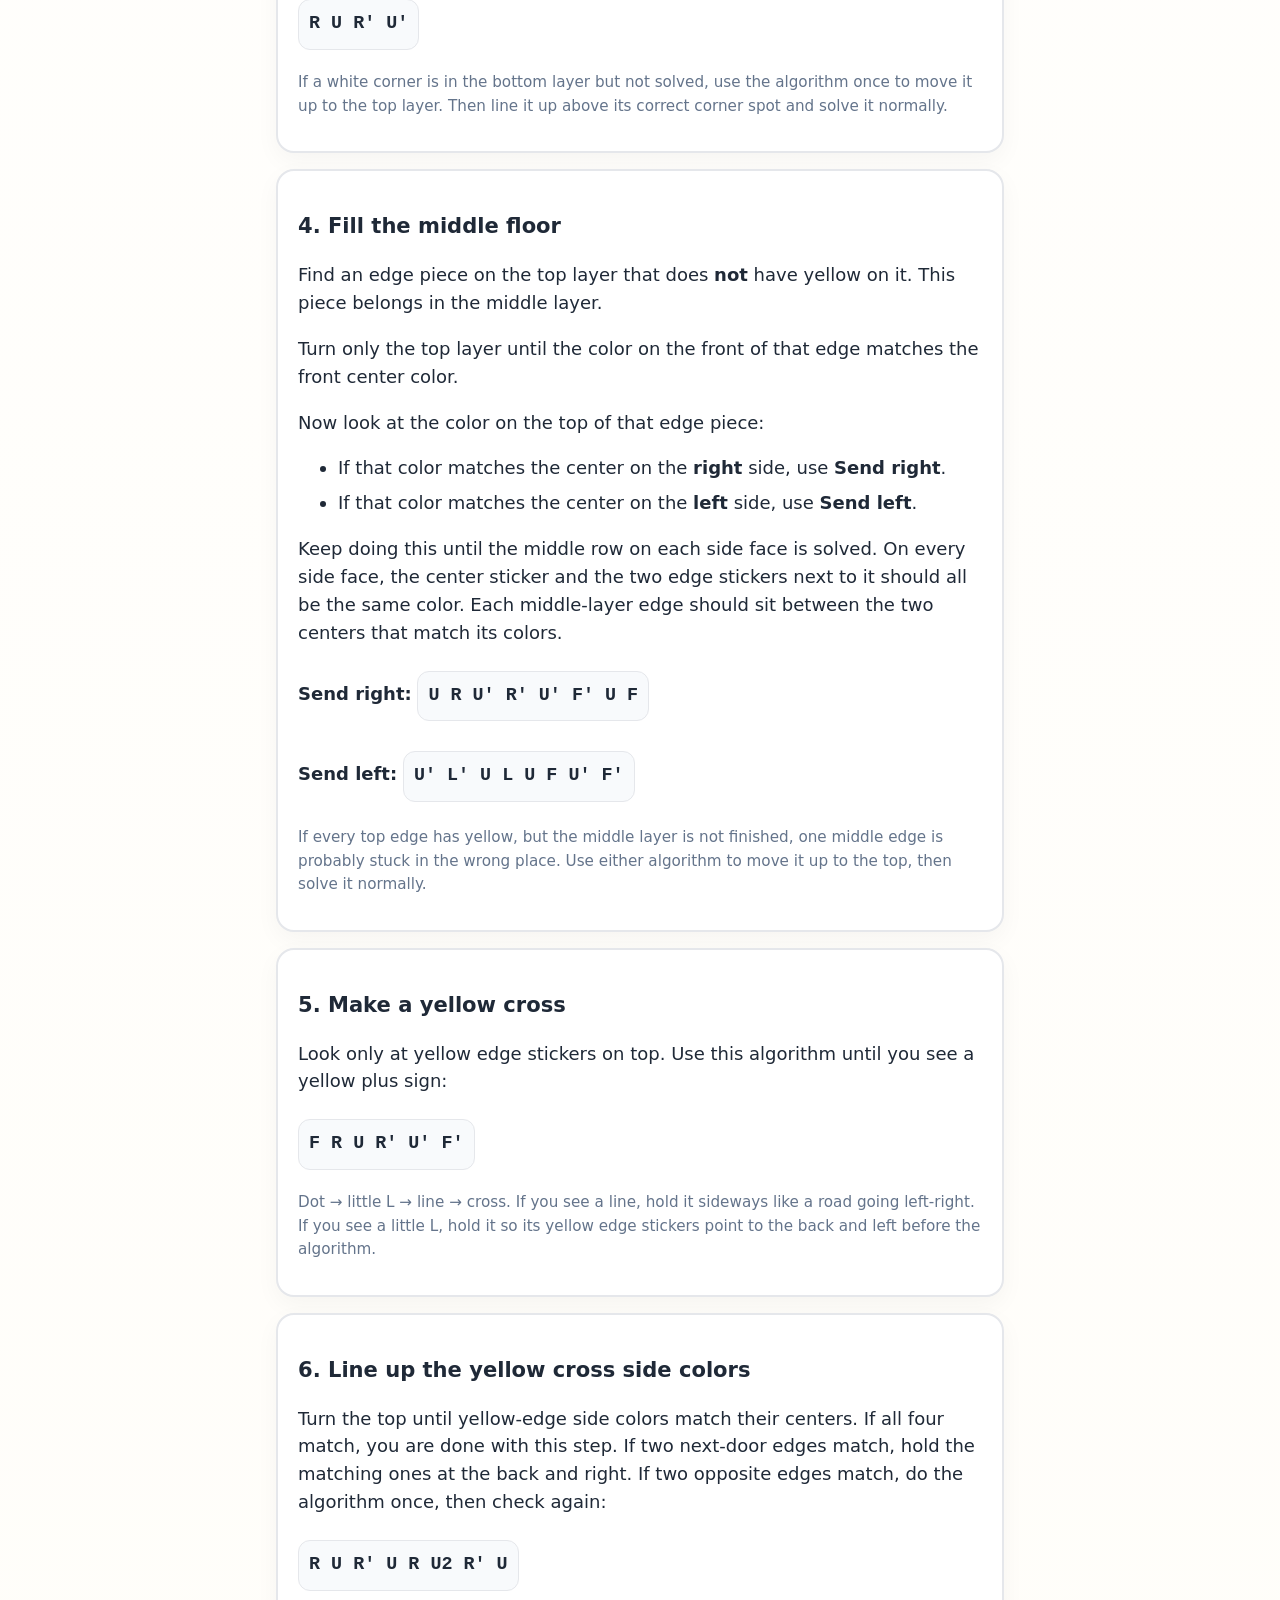
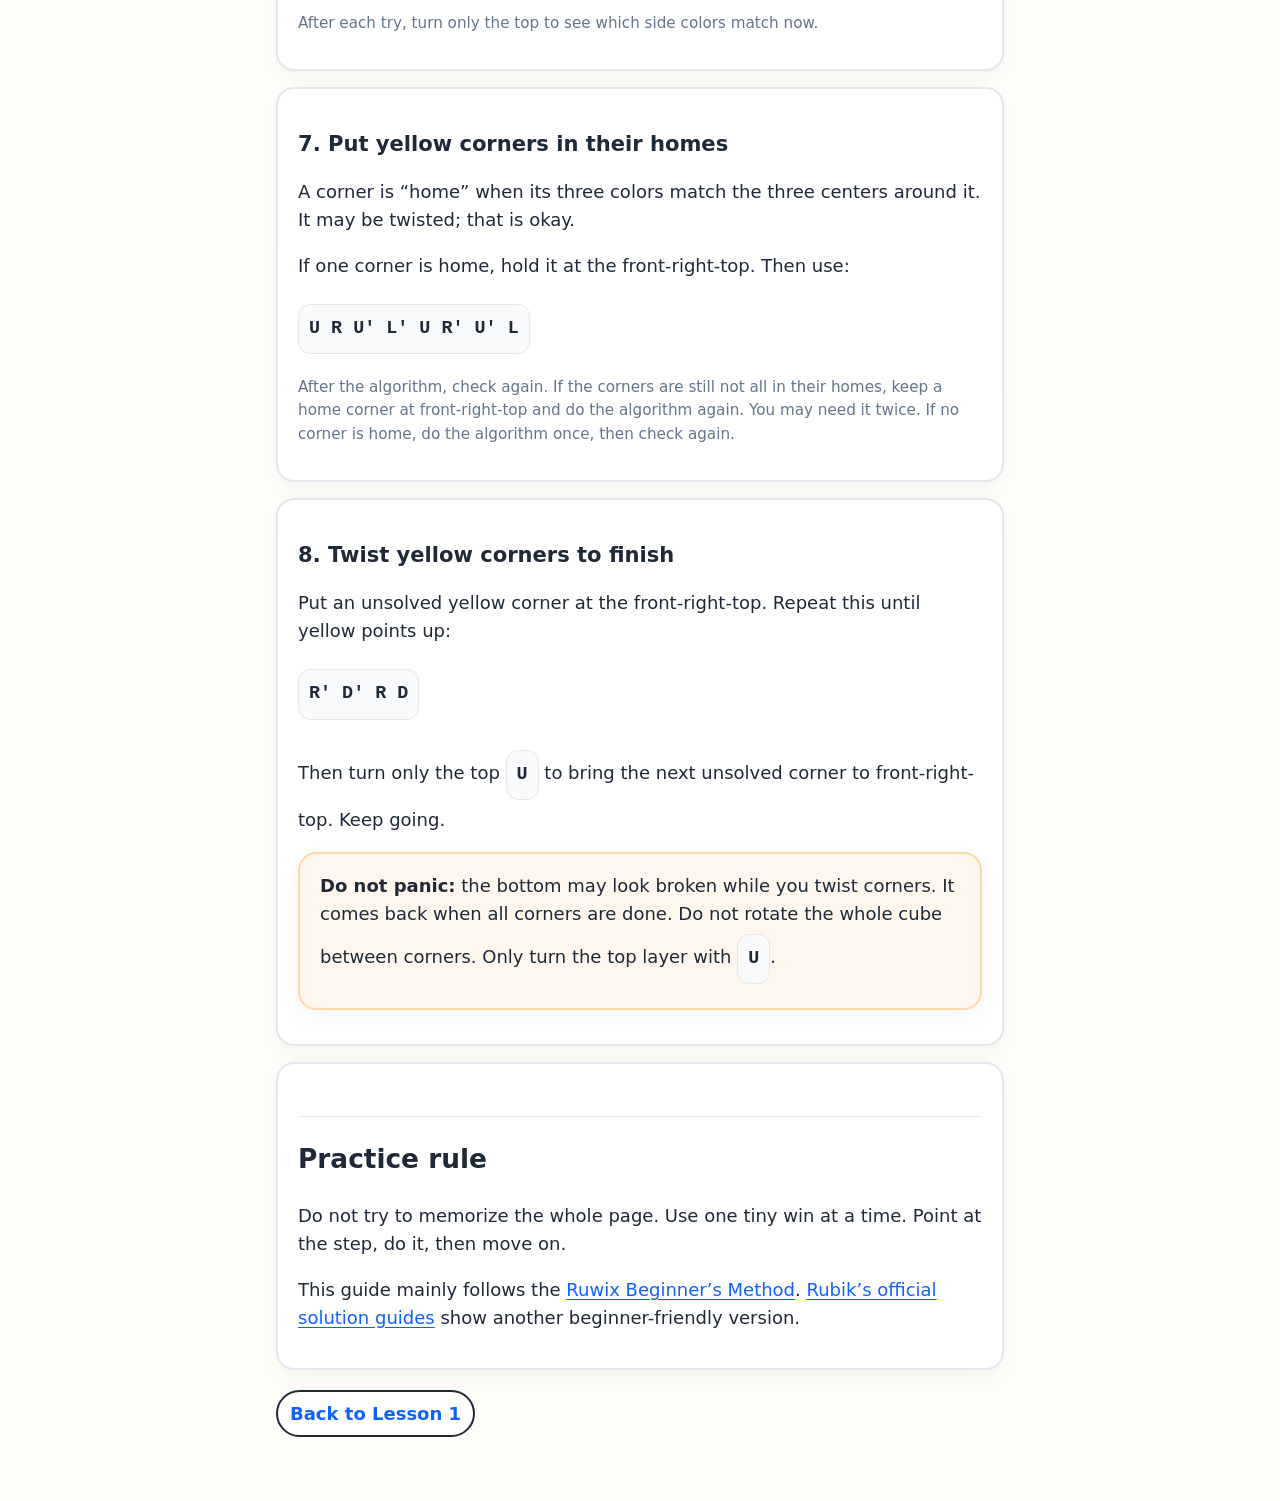
==== commit d277f468: "modified language to instructions 1 - 4" ====
--- a/index.html
+++ b/index.html
@@ -21,9 +21,33 @@
 </section>
 
 <section class="grid">
-  <div class="card"><h3>Center</h3><p>1 color. It tells the face’s home color.</p></div>
-  <div class="card"><h3>Edge</h3><p>2 colors. It lives between two centers.</p></div>
-  <div class="card"><h3>Corner</h3><p>3 colors. It lives between three centers.</p></div>
+  <div class="card">
+      <h3>Center</h3>
+      <p>1 color. It tells the face’s home color.</p>
+      <div class="face" aria-label="white daisy around yellow center">
+        <span class="sq muted"></span><span class="sq muted"></span><span class="sq muted"></span>
+        <span class="sq muted"></span><span class="sq white"></span><span class="sq muted"></span>
+        <span class="sq muted"></span><span class="sq muted"></span><span class="sq muted"></span>
+      </div>
+  </div>
+  <div class="card">
+      <h3>Edge</h3>
+      <p>2 colors. It lives between two centers.</p>
+      <div class="face" aria-label="white daisy around yellow center">
+        <span class="sq muted"></span><span class="sq white"></span><span class="sq muted"></span>
+        <span class="sq white"></span><span class="sq muted"></span><span class="sq white"></span>
+        <span class="sq muted"></span><span class="sq white"></span><span class="sq muted"></span>
+      </div>
+  </div>
+  <div class="card">
+      <h3>Corner</h3>
+      <p>3 colors. It lives between three centers.</p>
+      <div class="face" aria-label="white daisy around yellow center">
+        <span class="sq white"></span><span class="sq muted"></span><span class="sq white"></span>
+        <span class="sq muted"></span><span class="sq muted"></span><span class="sq muted"></span>
+        <span class="sq white"></span><span class="sq muted"></span><span class="sq white"></span>
+      </div>
+  </div>
 </section>
 
 <section class="card">
@@ -31,7 +55,8 @@
   <figure class="step-figure moves-figure">
     <img src="assets/moves-diagram.webp" alt="Diagram showing Rubik’s Cube move letters">
   </figure>
-  <p>A little mark <span class="algo">'</span> means “the other way” — counterclockwise while looking at that side. A <span class="algo">2</span> means “turn twice.”</p>
+  <p>A little mark <span class="algo">'</span> means “the other way” — counterclockwise while looking at that side.</p>
+  <p>A <span class="algo">2</span> means “turn twice.”</p>
   <p><span class="algo">R</span> right side &nbsp; <span class="algo">L</span> left side &nbsp; <span class="algo">U</span> top &nbsp; <span class="algo">D</span> bottom &nbsp; <span class="algo">F</span> front</p>
   <p class="small">Example: <span class="algo">R U R' U'</span> means right clockwise, top clockwise, right counterclockwise, top counterclockwise. This guide does not need the back-side letter <span class="algo">B</span>. A short move list like this is called an algorithm.</p>
 </section>
@@ -49,6 +74,11 @@
     -->
     <p><b>Goal:</b> hold the cube with the yellow center on top. Put four white edge pieces around that yellow center, like flower petals.</p>
     <p>Only edges count here: pieces with white plus one other color.</p>
+    <div class="face" aria-label="white daisy around yellow center">
+      <span class="sq muted"></span><span class="sq white"></span><span class="sq muted"></span>
+      <span class="sq white"></span><span class="sq yellow"></span><span class="sq white"></span>
+      <span class="sq muted"></span><span class="sq white"></span><span class="sq muted"></span>
+    </div>
   </div>
 
   <div class="step">
@@ -60,12 +90,13 @@
     </figure>
     -->
     <ol class="checklist">
-      <li>Look at one white petal’s other color.</li>
-      <li>Turn the top until that color matches its center.</li>
-      <li>Turn that face two times to send the white petal down.</li>
-      <li>Do all four petals.</li>
+      <li>Keep the yellow center on top. Pick one white petal in the daisy.</li>
+      <li>Look at the petal’s other color. For example, a white-blue edge has a blue sticker too.</li>
+      <li>Rotate only the top layer clockwise or counterclockwise until that other color lines up with the same color center. For example, move the white-blue petal to the blue side of the cube, so its blue sticker lines up with the blue center on that side.</li>
+      <li>Face that matching center. Rotate that face clockwise two quarter-turns. This is a 180-degree move, so counterclockwise two quarter-turns also works. This moves the white petal from the top face down to the bottom face.</li>
+      <li>Repeat these steps for each of the four white petals.</li>
     </ol>
-    <p class="big">Stop when the bottom has a white plus sign.</p>
+    <p class="big">Stop when the bottom has a white plus sign, and the side color of each white edge matches its center.</p>
   </div>
 
   <div class="step">
@@ -76,9 +107,9 @@
       <figcaption>Step 3 picture: the white corners.</figcaption>
     </figure>
     -->
-    <p>Keep white on the bottom. Find a white corner on top. Put it above the front-right-bottom home spot. Its side colors should match the front and right centers. Use the algorithm until it drops in:</p>
+    <p>Keep white on the bottom. Find a white corner on the top layer. Look at its two non-white colors. Turn the top layer clockwise or counterclockwise until that corner is in the top-front-right position, directly above the place where it belongs. The corner is in the right spot when its two non-white colors match the front center and the right center. Use the algorithm until the corner drops into that bottom-front-right spot:</p>
     <p class="algo">R U R' U'</p>
-    <p class="small">If a white corner is trapped in the bottom wrong, use the algorithm once to pop it out, then place it above its home spot.</p>
+    <p class="small">If a white corner is in the bottom layer but not solved, use the algorithm once to move it up to the top layer. Then line it up above its correct corner spot and solve it normally.</p>
   </div>
 
   <div class="step">
@@ -96,7 +127,7 @@
       <li>If that color matches the center on the <b>right</b> side, use <b>Send right</b>.</li>
       <li>If that color matches the center on the <b>left</b> side, use <b>Send left</b>.</li>
     </ul>
-    <p>Keep doing this until all four middle-layer edge pieces are in the correct places.</p>
+    <p>Keep doing this until the middle row on each side face is solved. On every side face, the center sticker and the two edge stickers next to it should all be the same color. Each middle-layer edge should sit between the two centers that match its colors.</p>
     <p><b>Send right:</b> <span class="algo">U R U' R' U' F' U F</span></p>
     <p><b>Send left:</b> <span class="algo">U' L' U L U F U' F'</span></p>
     <p class="small">If every top edge has yellow, but the middle layer is not finished, one middle edge is probably stuck in the wrong place. Use either algorithm to move it up to the top, then solve it normally.</p>
--- a/assets/course.css
+++ b/assets/course.css
@@ -23,7 +23,7 @@
     font-size: 18px;
 }
 main {
-    max-width: 920px;
+    max-width: 768px;
     margin: 0 auto;
     padding: 32px 20px 64px;
 }
